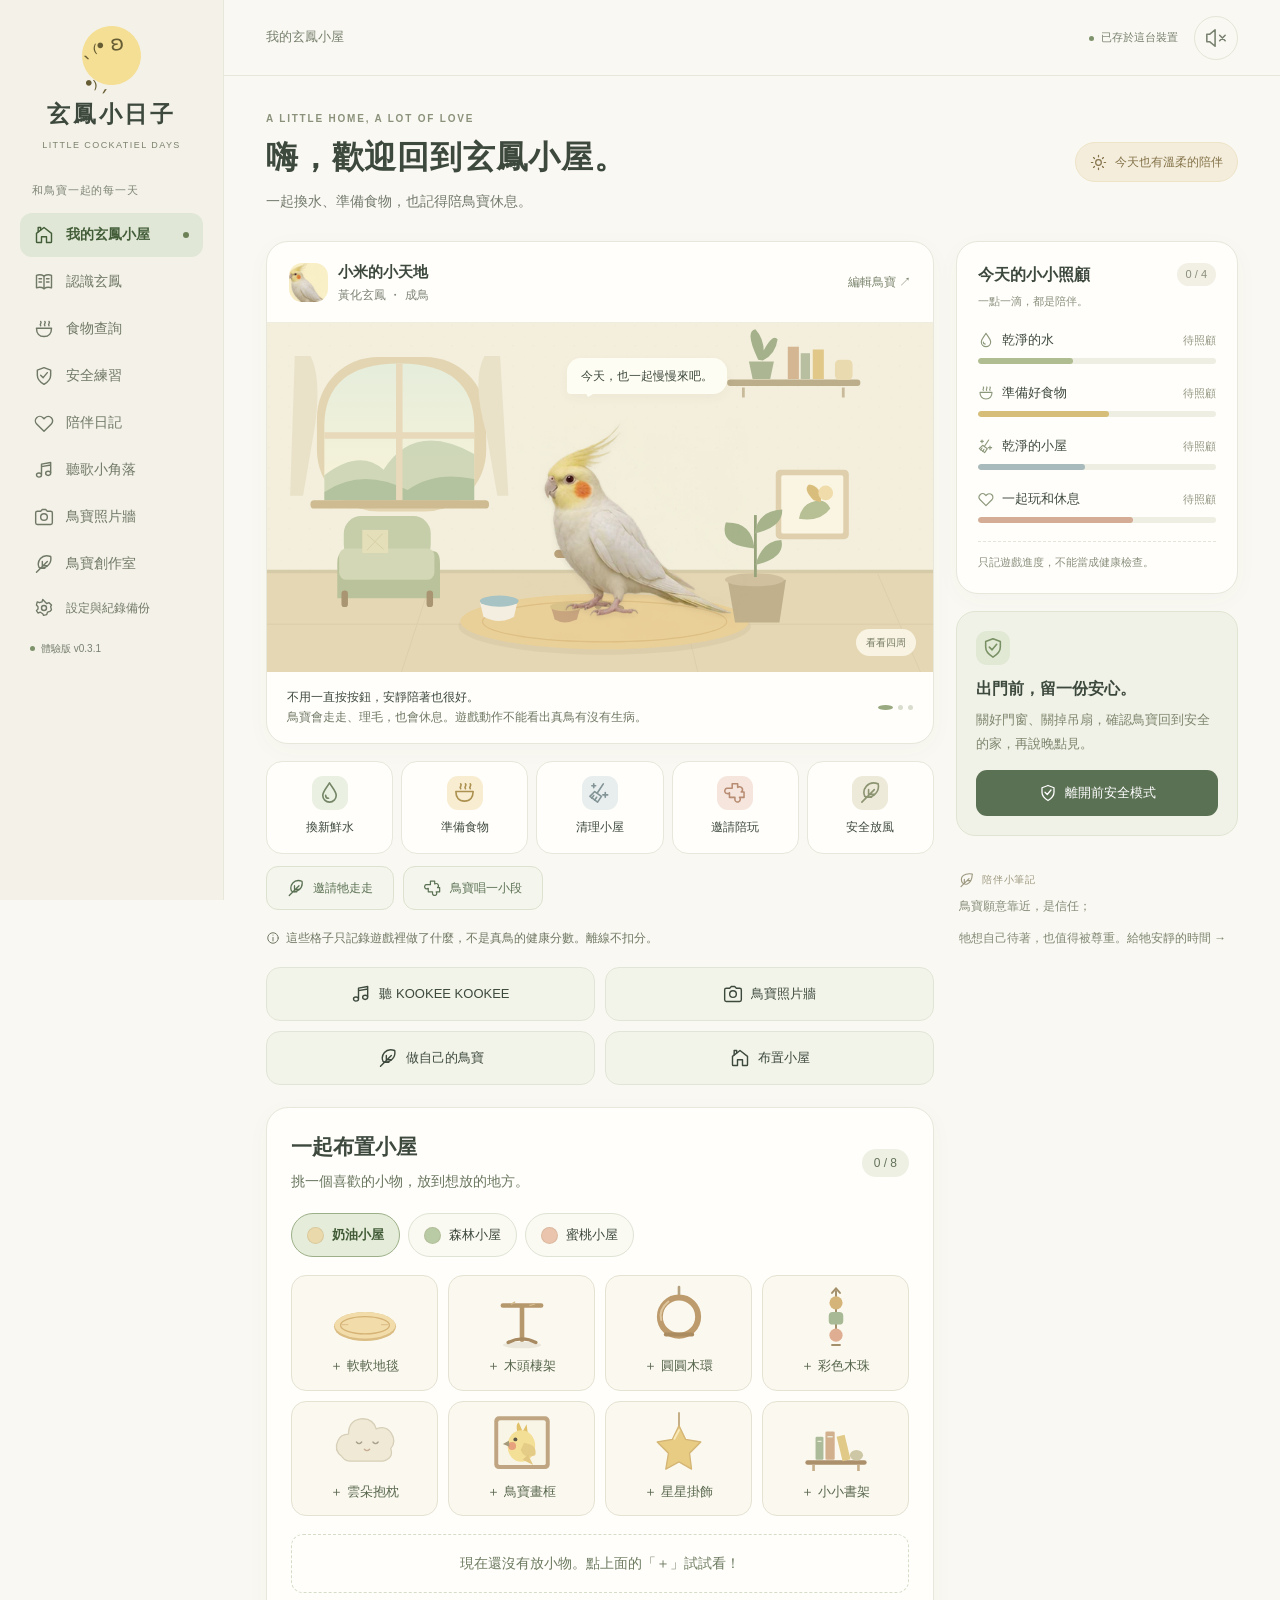
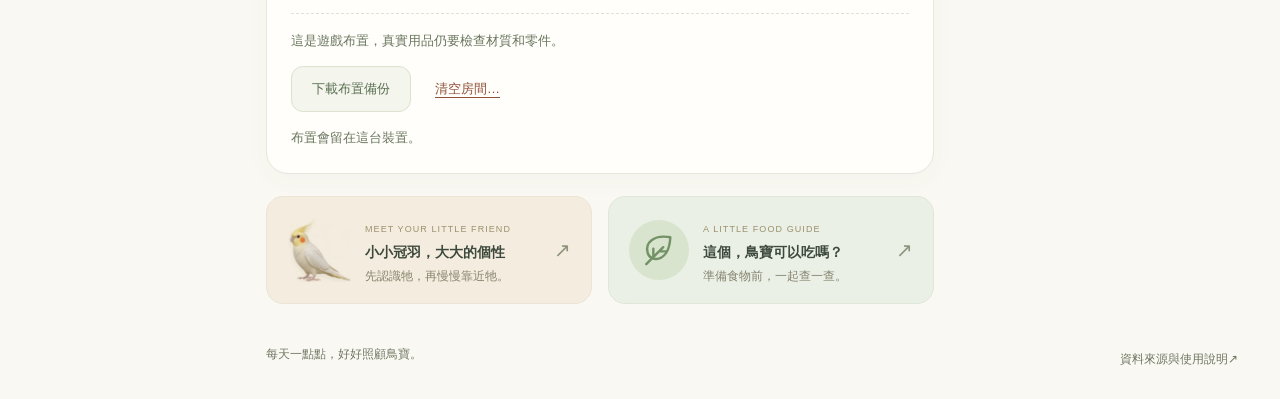
==== index.html @ 8586f970 "Add v0.3.1 source, MIT license, and sharing prompts" ====
<!doctype html>
<html lang="zh-Hant-TW">
<head>
<!--
Original project code, documentation, and game artwork are licensed under MIT.
Third-party linked media and user photographs are excluded; see THIRD-PARTY-NOTICES.md in the source.

MIT License

Copyright (c) 2026 rainmeeting3water

Permission is hereby granted, free of charge, to any person obtaining a copy
of this software and associated documentation files (the "Software"), to deal
in the Software without restriction, including without limitation the rights
to use, copy, modify, merge, publish, distribute, sublicense, and/or sell
copies of the Software, and to permit persons to whom the Software is
furnished to do so, subject to the following conditions:

The above copyright notice and this permission notice shall be included in all
copies or substantial portions of the Software.

THE SOFTWARE IS PROVIDED "AS IS", WITHOUT WARRANTY OF ANY KIND, EXPRESS OR
IMPLIED, INCLUDING BUT NOT LIMITED TO THE WARRANTIES OF MERCHANTABILITY,
FITNESS FOR A PARTICULAR PURPOSE AND NONINFRINGEMENT. IN NO EVENT SHALL THE
AUTHORS OR COPYRIGHT HOLDERS BE LIABLE FOR ANY CLAIM, DAMAGES OR OTHER
LIABILITY, WHETHER IN AN ACTION OF CONTRACT, TORT OR OTHERWISE, ARISING FROM,
OUT OF OR IN CONNECTION WITH THE SOFTWARE OR THE USE OR OTHER DEALINGS IN THE
SOFTWARE.
-->
  <meta charset="utf-8">
  <meta name="viewport" content="width=device-width, initial-scale=1">
  <meta name="referrer" content="strict-origin-when-cross-origin">
  <meta name="theme-color" content="#faf7f0">
  <meta name="description" content="陪一隻玄鳳慢慢長大。認識玄鳳、查詢食物，在溫暖的小屋練習負責任的照顧。">
  <meta http-equiv="Content-Security-Policy" content="default-src 'self'; script-src 'self'; style-src 'self' 'unsafe-inline'; img-src 'self' data: blob:; frame-src https://www.youtube-nocookie.com; connect-src 'none'; object-src 'none'; base-uri 'none'; form-action 'none'">
  <title>玄鳳小日子｜一起練習，好好陪伴</title>
  <link rel="icon" href="favicon.svg" type="image/svg+xml">
  <link rel="stylesheet" href="style.css">
  <link rel="stylesheet" href="motion.css">
  <link rel="stylesheet" href="gallery.css">
  <link rel="stylesheet" href="decor.css">
  <script src="core.js" defer></script>
  <script src="content.js" defer></script>
  <script src="art.js" defer></script>
  <script src="motion.js" defer></script>
  <script src="music.js" defer></script>
  <script src="gallery.js" defer></script>
  <script src="decor.js" defer></script>
  <script src="backup.js" defer></script>
  <link rel="stylesheet" href="guides.css">
  <link rel="stylesheet" href="creator.css">
  <script src="guides.js" defer></script>
  <script src="creator.js" defer></script>
  <script src="app.js" defer></script>
</head>
<body>
  <a href="#main" class="skip">跳到主要內容</a>
  <aside class="sidebar" aria-label="主選單">
    <a class="brand" href="#home" aria-label="玄鳳小日子首頁"><span class="brand-bird" aria-hidden="true">ˎ₍• ʚ •₎ˏ</span><strong>玄鳳小日子</strong><span class="brand-en">LITTLE COCKATIEL DAYS</span></a>
    <p class="nav-caption">和鳥寶一起的每一天</p>
    <nav id="nav"></nav>
    <div class="sidebar-note"><span data-icon="feather"></span><p>一起玩，<br>也一起休息。</p><span>慢慢來，我們一起學。</span></div>
    <button class="nav-item settings-trigger" data-action="settings"><span data-icon="settings"></span><span>設定與紀錄備份</span></button>
    <span class="local-label"><i></i> 體驗版 v0.3.1</span>
  </aside>
  <div class="app-shell">
    <header class="topbar"><span id="breadcrumb">我的玄鳳小屋</span><div class="top-tools"><span class="save-status" id="save-status" role="status">紀錄留在這台裝置</span><button class="icon-button" id="sound-toggle" data-action="sound" aria-label="開啟互動音效" aria-pressed="false"></button><button class="icon-button mobile-settings" data-action="settings" aria-label="設定與紀錄備份"><span data-icon="settings"></span></button></div></header>
    <main id="main" tabindex="-1"></main>
    <footer class="footer"><span>每天一點點，好好照顧鳥寶。</span><a href="#sources">資料來源與使用說明 <span aria-hidden="true">↗</span></a></footer>
  </div>
  <dialog id="dialog" aria-labelledby="dialog-title"><div id="dialog-content"></div></dialog>
  <div id="toast" class="toast" role="status" aria-live="polite"></div>
  <input id="import-file" type="file" accept="application/json,.json" hidden>
  <noscript><p class="noscript">請啟用 JavaScript，才能使用互動小屋與本機存檔。</p></noscript>
</body>
</html>
---- style.css ----
@font-face{font-family:"Cottage TC";src:local("Noto Sans TC");font-style:normal;font-weight:100 900;font-display:swap}
:root{--paper:#faf8f2;--white:#fffefa;--ink:#3e493e;--muted:#737b6e;--green:#5b7154;--green-dark:#43573e;--sage:#eaf0e2;--yellow:#f1d987;--line:#e7e7db;--peach:#f6e7da;--danger:#9b4e39;--radius:22px;--shadow:0 6px 24px #4b503808}
*{box-sizing:border-box}body{margin:0;background:var(--paper);color:var(--ink);font:15px/1.7 "Cottage TC","Noto Sans TC","Microsoft JhengHei",sans-serif}button,input,select{font:inherit}button,a,input,select{-webkit-tap-highlight-color:transparent}button{cursor:pointer}a{color:inherit;text-decoration:none}button{color:inherit}svg{display:block}button svg,.inline-icon svg{width:22px;height:22px;flex:none}button:disabled{cursor:default;opacity:.55}button:focus-visible,a:focus-visible,input:focus-visible,select:focus-visible,summary:focus-visible{outline:3px solid #ac7936;outline-offset:4px}button{touch-action:manipulation}p{margin:0 0 12px}h1,h2,h3{line-height:1.45;margin:0}h1{font-size:32px;letter-spacing:.025em;font-weight:750}h2{font-size:21px;font-weight:700}h3{font-size:17px;font-weight:700}small{font-size:12px}.skip{position:fixed;top:-100px;left:20px;padding:12px;background:var(--green-dark);color:white;z-index:99}.skip:focus{top:12px}.sidebar{width:224px;position:fixed;inset:0 auto 0 0;background:#f3f1e8;border-right:1px solid var(--line);padding:38px 20px 24px;display:flex;flex-direction:column;z-index:10}.brand{display:flex;flex-direction:column;align-items:center}.brand-bird{background:#f5df94;width:59px;height:59px;border-radius:50%;display:grid;place-items:center;font-size:21px;color:#675d34;transform:rotate(-7deg);margin-bottom:10px}.brand strong{font-size:23px;letter-spacing:.12em}.brand-en{font:9px/2.5 sans-serif;letter-spacing:.16em;color:#7d826c}.nav-caption{font-size:11px;letter-spacing:.08em;color:#7f8576;margin:44px 12px 14px}nav{display:grid;gap:7px}.nav-item{display:flex;align-items:center;gap:12px;width:100%;min-height:48px;border:0;background:transparent;border-radius:12px;text-align:left;padding:11px 14px;font-size:14px;color:#707866}.nav-item svg{width:20px;height:20px}.nav-item:hover{background:#eaece0}.nav-item.active{background:#e0e7d6;color:#425d38;font-weight:700}.nav-item.active:after{content:"";width:6px;height:6px;background:#6d8156;border-radius:50%;margin-left:auto}.sidebar-note{margin:auto 0 34px;padding:26px 16px 20px;border-top:1px solid #dedfcf;color:#7d826c;text-align:center}.sidebar-note>span:first-child svg{width:30px;height:30px;margin:0 auto 12px;color:#a5ad8c}.sidebar-note p{font-size:16px;line-height:1.9;margin-bottom:10px}.sidebar-note>span:last-child{font-size:11px}.settings-trigger{font-size:12px;padding:10px}.local-label{font-size:10px;color:#7a8171;padding:10px;display:flex;align-items:center;gap:6px}.local-label i{height:5px;width:5px;background:#7e936b;border-radius:50%}.app-shell{margin-left:224px}.topbar{height:76px;display:flex;align-items:center;justify-content:space-between;border-bottom:1px solid var(--line);padding:0 42px;color:#77816f;font-size:13px;gap:12px}.top-tools{display:flex;align-items:center;gap:16px}.save-status{font-size:11px}.save-status:before{content:"";display:inline-block;width:5px;height:5px;border-radius:50%;background:#7e936b;margin-right:7px}.icon-button{display:grid;place-items:center;width:42px;height:42px;background:transparent;border:1px solid #e4e5d8;border-radius:50%}.icon-button:hover{background:var(--sage)}.mobile-settings{display:none}main{max-width:1400px;margin:0 auto;padding:34px 42px 20px;outline:none}.page-heading{display:flex;justify-content:space-between;align-items:center;gap:20px;margin-bottom:27px}.eyebrow{font-size:10px;letter-spacing:.18em;color:#8a927b;font-weight:650;margin-bottom:7px}.page-heading p{color:var(--muted);font-size:14px;margin:10px 0 0}.heading-side{display:flex;align-items:center;gap:8px;background:#f4eddb;border:1px solid #eee4c8;padding:9px 14px;border-radius:25px;font-size:12px;white-space:nowrap;color:#84734a}.heading-side svg{width:17px;height:17px}.home-layout{display:grid;grid-template-columns:minmax(0,1fr) 282px;gap:22px;align-items:start}.room-card,.card{border:1px solid var(--line);border-radius:var(--radius);background:var(--white);box-shadow:var(--shadow)}.room-header{display:flex;justify-content:space-between;align-items:center;padding:17px 22px;gap:10px}.room-title{display:flex;gap:10px;align-items:center}.mini-avatar{width:39px;height:39px;border-radius:13px;background:#faf0c8;overflow:hidden;position:relative}.mini-avatar .bird-art{position:absolute;width:52px;height:62px;top:-10px;left:-5px}.room-title strong{font-size:15px}.room-title p{font-size:10px;color:#7f8477;margin:0}.text-button{background:transparent;border:0;color:#7b856e;font-size:11px;padding:9px 0;min-height:36px}.room-scene{height:350px;position:relative;overflow:hidden;background:#f4f0db;isolation:isolate;border-top:1px solid #efeddf}.room-scene .wall-art{width:100%;height:100%;position:absolute;inset:0}.scene-bird{position:absolute;width:180px;height:216px;left:48%;bottom:45px;transform:translateX(-50%);z-index:2;filter:drop-shadow(0 8px 3px #8a794a0d)}.bird-art{height:100%;width:100%;overflow:visible}.scene-shadow{position:absolute;width:130px;height:20px;border-radius:50%;background:#bcad7a33;bottom:42px;left:48%;transform:translateX(-50%)}.speech{position:absolute;top:35px;left:45%;border-radius:14px 14px 14px 4px;padding:8px 14px;background:#fffef5eF;box-shadow:0 4px 12px #5350320a;font-size:12px;z-index:3;max-width:50%}.speech:after{content:"";position:absolute;bottom:-7px;left:17px;border:4px solid transparent;border-top-color:#fffef5;transform:rotate(15deg)}.scene-tag{position:absolute;top:16px;left:18px;display:flex;align-items:center;gap:6px;font-size:10px;color:#7d8269;background:#ffffff9e;border:1px solid #ffffffaa;border-radius:20px;padding:4px 9px}.scene-tag svg{width:13px;height:13px}.scene-mood{position:absolute;right:17px;bottom:16px;background:#fffef3bd;padding:5px 10px;border-radius:16px;font-size:10px;color:#777c66}.room-scene.outside{background:#e6ebd9}.room-scene.missing .scene-bird,.room-scene.missing .scene-shadow{display:none}.room-caption{padding:15px 20px;display:flex;justify-content:space-between;gap:10px;align-items:center;font-size:12px}.room-caption p{margin:0;color:#7c8370;font-size:11px}.room-caption strong{font-weight:500}.room-caption .dots{display:flex;gap:5px}.dots i{width:5px;height:5px;border-radius:50%;background:#d9ddcd}.dots i:first-child{width:15px;background:#9aaa80}.care-actions{display:grid;grid-template-columns:repeat(5,1fr);gap:8px;margin:17px 0 12px}.care-action{border:1px solid var(--line);background:#fffefa;border-radius:16px;padding:14px 4px 11px;min-height:93px;display:flex;flex-direction:column;align-items:center;gap:7px;font-size:12px;transition:transform .15s,background .15s}.care-action:hover{transform:translateY(-3px);background:#f0f2e7}.care-action .action-icon{width:36px;height:34px;border-radius:11px;display:grid;place-items:center;background:#eaf0e2;color:#758667}.care-action:nth-child(2) .action-icon{background:#f8edd0;color:#ac9150}.care-action:nth-child(3) .action-icon{background:#e8edee;color:#829496}.care-action:nth-child(4) .action-icon{background:#f5e5dc;color:#b88c72}.care-action:nth-child(5) .action-icon{background:#edeada;color:#8c9471}.care-action svg{width:23px;height:23px}.microcopy{font-size:11px;color:#888e7e;display:flex;gap:6px;align-items:flex-start;margin:0 0 19px}.microcopy svg{width:14px;height:14px;margin-top:3px;flex:none}.right-column{display:grid;gap:17px}.daily-card{padding:21px}.card-heading{display:flex;align-items:center;justify-content:space-between;margin-bottom:6px}.card-heading h2{font-size:16px}.count-badge{font-size:11px;background:#f2f0e5;border-radius:20px;padding:2px 9px;color:#8a8e79}.subtle{color:var(--muted);font-size:12px}.daily-card>p{font-size:11px;color:#8b907e}.meter-row{margin-top:18px}.meter-label{display:flex;align-items:center;gap:8px;font-size:12px;margin-bottom:7px}.meter-label svg{width:16px;height:16px;color:#8c987b}.meter-label span:last-child{margin-left:auto;font-size:10px;color:#929681}.meter{height:6px;border-radius:5px;background:#eeeee2;overflow:hidden}.meter>span{display:block;height:100%;border-radius:5px;background:#afbd91;transition:width .4s}.meter-row:nth-of-type(3) .meter>span{background:#d6bd78}.meter-row:nth-of-type(4) .meter>span{background:#a8babb}.meter-row:nth-of-type(5) .meter>span{background:#d5ad97}.simulation-label{font-size:10px;color:#919583;margin:18px 0 0!important;border-top:1px dashed #e4e5d9;padding-top:11px}.safety-card{padding:19px;background:#f0f2e7;border:1px solid #e0e5d3;border-radius:19px}.safety-card .inline-icon{width:34px;height:34px;display:grid;place-items:center;background:#e1e8d4;border-radius:11px;margin-bottom:12px;color:#789063}.safety-card h2{font-size:16px}.safety-card p{font-size:12px;color:#7d856d;margin:8px 0 15px;line-height:1.8}.btn{display:inline-flex;gap:8px;align-items:center;justify-content:center;min-height:46px;padding:10px 20px;border-radius:12px;background:var(--green);color:#fff;border:1px solid transparent;font-size:13px;font-weight:550}.btn:hover{background:var(--green-dark)}.btn.secondary{color:var(--green);background:#f4f5ec;border-color:#dce2cf}.btn.secondary:hover{background:#e8eedc}.btn.danger{background:#a25a44}.btn.wide{width:100%}.btn svg{width:18px;height:18px}.safety-card .btn{border-radius:11px}.little-tip{padding:18px 3px;font-size:12px;color:#838b77}.little-tip .tip-top{font-size:10px;letter-spacing:.08em;display:flex;gap:7px;align-items:center;margin-bottom:8px;color:#9a977e}.little-tip svg{width:16px;height:16px}.discover-row{margin-top:16px;display:grid;grid-template-columns:1fr 1fr;gap:16px}.discovery{display:flex;align-items:center;gap:14px;background:#f4eddf;border:1px solid #ece4d4;border-radius:17px;padding:17px 20px;min-height:104px}.discovery.green{background:#eaf0e6;border-color:#dfe7d8}.discover-art{width:64px;height:64px;flex:none;position:relative;overflow:hidden}.discover-art .bird-art{width:67px;height:80px;position:absolute;top:-8px}.discovery h3{font-size:14px;margin:3px 0}.discovery p{font-size:11px;color:#86836e;margin:0}.discovery .tag{font-size:9px;letter-spacing:.12em;color:#9c906c}.discovery .go{margin-left:auto;font-size:20px;color:#8e947c}.food-illustration{width:60px;height:60px;display:grid;place-items:center;background:#d8e4ce;border-radius:50%;color:#739366}.food-illustration svg{width:34px;height:34px}.footer{max-width:1400px;margin:0 auto;padding:20px 42px 25px;display:flex;justify-content:space-between;gap:15px;color:#929784;font-size:10px}.footer a:hover{text-decoration:underline}.section-intro{max-width:750px;color:#7c8474;font-size:14px;margin-bottom:24px}.content-grid{display:grid;grid-template-columns:repeat(3,1fr);gap:18px}.content-grid.two{grid-template-columns:repeat(2,1fr)}.info-card{padding:24px}.info-card .inline-icon{display:inline-flex;margin-bottom:15px;color:#899b72;background:#eff2e6;padding:11px;border-radius:13px}.info-card p{color:#777f70;font-size:13px;margin-top:10px}.info-card ul{padding-left:20px;color:#727b6a;font-size:13px}.info-card li{margin:7px 0}.source-links{display:flex;gap:8px;flex-wrap:wrap;font-size:11px;margin-top:12px}.source-links a{color:#6d835e;text-decoration:underline;text-underline-offset:3px}.notice{padding:17px 20px;border-radius:14px;font-size:13px;background:#f5eddb;color:#83734c;margin:18px 0;display:flex;gap:12px;align-items:flex-start}.notice svg{width:21px;height:21px;flex:none;margin-top:2px}.notice p{margin:0}.notice.urgent{background:#f7e9e2;color:#914b37;border:1px solid #efd5c8}.notice.success{background:#edf3e3;color:#5c744b}.search-box{display:flex;align-items:center;gap:12px;padding:8px 17px;background:white;border:1px solid #dfe4d5;border-radius:15px;max-width:660px;margin:20px 0}.search-box input{width:100%;min-height:40px;border:0;background:transparent;color:var(--ink);outline-offset:7px}.search-box svg{height:20px;width:20px;color:#9aab89}.filters{display:flex;gap:8px;flex-wrap:wrap;margin:18px 0 22px}.filter{border:1px solid #dfe4d5;min-height:44px;padding:8px 17px;border-radius:25px;background:transparent;font-size:12px}.filter.active{background:var(--green);color:white;border-color:var(--green)}.food-result{padding:20px;border-radius:18px;background:#fffefa;border:1px solid var(--line)}.food-result>div:first-child{display:flex;align-items:center;justify-content:space-between;gap:8px;margin-bottom:12px}.food-result h2{font-size:17px}.food-result p{font-size:13px;line-height:1.9;color:#747d6c}.pill{font-size:10px;white-space:nowrap;border-radius:20px;padding:3px 9px;background:#edf2e2;color:#648052}.pill.avoid{background:#f7e5de;color:#9c5c43}.pill.unknown{background:#eeece7;color:#837b70}.result-count{font-size:12px;color:#919680;margin:0 0 13px}.empty{padding:38px;text-align:center;border:1px dashed #d8decc;border-radius:20px;color:#818a74}.color-card{text-align:center;overflow:hidden}.color-card .color-bird{height:190px;background:#f5f0dd;padding:10px}.color-card:nth-child(2) .color-bird{background:#e6ebe3}.color-card:nth-child(3) .color-bird{background:#eee8df}.color-card .info-card{text-align:left}.basics{display:grid;grid-template-columns:repeat(3,1fr);gap:1px;background:#e1e5d6;border:1px solid #e1e5d6;border-radius:18px;overflow:hidden;margin:24px 0}.basic{background:#f2f3e9;padding:22px}.basic h3{font-size:14px}.basic p{font-size:12px;color:#76816c;margin:8px 0 0}.section-title{display:flex;align-items:center;justify-content:space-between;margin:31px 0 18px}.section-title small{color:#8f9580}.hazard-grid{display:grid;grid-template-columns:repeat(2,1fr);gap:13px}.hazard{padding:19px;border:1px solid #e6dfcf;background:#fffdf7;border-radius:17px;display:flex;align-items:flex-start;gap:14px;text-align:left;min-height:120px}.hazard .hazard-icon{padding:10px;background:#f5ead8;color:#ab8b58;border-radius:12px}.hazard.safe .hazard-icon{background:#e7eedb;color:#739061}.hazard.safe{background:#f6f9f0;border-color:#dce7cb}.hazard h3{font-size:15px;margin-bottom:5px}.hazard p{font-size:12px;line-height:1.8;margin:0;color:#858570}.hazard .hazard-check{font-size:11px;color:#967c4f;display:block;margin-top:10px}.hazard.safe .hazard-check{color:#6c8959}.safety-layout{display:grid;grid-template-columns:minmax(0,1fr) 280px;gap:23px;align-items:start}.departure-card{padding:24px;position:sticky;top:20px}.checklist{list-style:none;padding:0;margin:17px 0}.checklist li{font-size:12px;padding:9px 0;display:flex;gap:9px;align-items:center;border-bottom:1px solid #f0f0e5}.checklist svg{width:17px;height:17px;color:#879d6c}.checklist .unready{color:#a78955}.stage-path{display:grid;grid-template-columns:repeat(4,1fr);gap:12px;margin:24px 0}.stage-step{padding:17px 15px;border:1px solid #e3e3d5;background:#f2f1e7;border-radius:15px}.stage-step.current{background:#f4e6d8;border-color:#d8bca3}.stage-step strong{font-size:12px;display:block;margin:7px 0}.stage-step p{font-size:11px;color:#8b8976;margin:0}.stage-num{font:11px sans-serif;letter-spacing:.1em;color:#a79777}.source-card{padding:20px;margin-bottom:12px}.source-card h3{font-size:15px}.source-card a{color:#68805b;text-decoration:underline;font-size:12px;overflow-wrap:anywhere}.source-card p{font-size:11px;color:#8e927e;margin:8px 0 0}.log-row{display:flex;gap:19px;padding:17px 0;border-bottom:1px solid #e9eadf;font-size:13px}.log-row time{color:#939780;font-size:11px;white-space:nowrap;min-width:88px}.journal-card{padding:24px}.journal-top{display:flex;gap:20px;align-items:center}.journal-top .bird-art{width:100px;height:120px}.journal-top p{font-size:12px;color:#818976}.toast{position:fixed;z-index:60;bottom:28px;left:calc(50% + 90px);transform:translate(-50%,20px);background:#475b3f;color:white;padding:12px 23px;border-radius:14px;box-shadow:0 8px 30px #34452d20;opacity:0;pointer-events:none;transition:.2s;max-width:min(600px,90vw);font-size:13px}.toast.show{transform:translate(-50%,0);opacity:1}dialog{border:1px solid #dedfce;background:var(--white);border-radius:24px;color:var(--ink);padding:28px;width:min(520px,calc(100% - 32px));max-height:90dvh;box-shadow:0 30px 100px #38422b30}dialog::backdrop{background:#3c493c60;backdrop-filter:blur(4px)}.dialog-top{display:flex;align-items:center;justify-content:space-between;gap:15px;margin-bottom:16px}.dialog-top h2{font-size:21px}.dialog-top .icon-button{flex:none;width:36px;height:36px}.dialog-body p{font-size:13px;color:#7d856e;margin:12px 0}.dialog-actions{display:flex;gap:10px;flex-wrap:wrap;margin-top:22px}.dialog-actions .btn{flex:1}.field{display:grid;gap:7px;font-size:13px;margin:17px 0}.field input,.field select{padding:11px 13px;border:1px solid #dadfce;border-radius:10px;background:#fffef8;color:var(--ink);width:100%;min-height:45px}.toggle-row{display:flex;align-items:center;justify-content:space-between;gap:16px;font-size:13px;padding:15px 0;border-bottom:1px solid var(--line)}.toggle-row input{width:21px;height:21px;accent-color:var(--green)}.toggle-row small{display:block;color:#8b907e;font-size:11px;margin-top:3px}.settings-buttons{display:grid;grid-template-columns:1fr 1fr;gap:10px;margin:20px 0}.privacy-box{padding:14px;background:#f2f2e8;font-size:11px;color:#818870;border-radius:12px}.modal-list{font-size:13px;color:#7d856f;padding-left:20px;line-height:2}.modal-list label{display:flex;gap:10px;align-items:start}.modal-list input{width:20px;height:20px;accent-color:var(--green);margin-top:8px;flex:none}.vet-choices{display:grid;gap:10px}.vet-choices .btn{text-align:left;justify-content:flex-start;background:#f4f2e7;color:#707c60;border-color:#e1e4d4}.noscript{position:fixed;inset:40% 15%;padding:30px;background:#fff}.outcome-banner{padding:18px 20px;border:1px solid #e8d4bc;border-radius:17px;background:#f5e9d8;margin-bottom:19px;font-size:13px}.outcome-banner strong{display:block;font-size:15px;margin-bottom:6px}.outcome-banner p{font-size:12px;color:#8c7c60;margin:0 0 9px}.safety-card.is-safe{background:#e5edda}.room-scene .bird-head{transform-box:fill-box;transform-origin:50% 80%;animation:head-tilt 13s ease-in-out infinite}.room-scene .bird-eye{transform-box:fill-box;transform-origin:center;animation:blink 6s infinite}.room-scene .bird-wing{transform-box:fill-box;transform-origin:50% 15%;animation:preen 19s ease-in-out infinite}.scene-bird.walking{animation:walk 1.5s ease-in-out}.scene-bird.resting{transform:translateX(-50%) translateY(5px)}.scene-bird.resting .bird-eye{transform:scaleY(.13);animation:none}.reduced-motion *,.reduced-motion *:before,.reduced-motion *:after{animation:none!important;transition:none!important;scroll-behavior:auto!important}@keyframes blink{0%,45%,49%,100%{transform:scaleY(1)}47%{transform:scaleY(.08)}}@keyframes head-tilt{0%,35%,48%,100%{transform:rotate(0)}40%,44%{transform:rotate(-7deg)}}@keyframes preen{0%,70%,83%,100%{transform:rotate(0)}74%,80%{transform:rotate(-7deg)}}@keyframes walk{0%,100%{margin-left:0}30%{margin-left:15px;rotate:3deg}65%{margin-left:30px;rotate:-3deg}}
@media(min-width:1500px){.room-scene{height:410px}.scene-bird{width:205px;height:246px;bottom:48px}.home-layout{grid-template-columns:minmax(0,1fr) 300px}}
@media(max-width:1200px){.sidebar{width:194px;padding-left:14px;padding-right:14px}.app-shell{margin-left:194px}.topbar{padding:0 28px}main{padding:28px}.home-layout{grid-template-columns:minmax(0,1fr) 250px;gap:17px}.room-scene{height:315px}.scene-bird{width:160px;height:192px;bottom:39px}.daily-card{padding:18px}.footer{padding:20px 28px}.brand strong{font-size:21px}.discovery{padding:15px;gap:8px}.discover-art{width:50px}.discovery p{font-size:10px}.content-grid{grid-template-columns:repeat(2,1fr)}.color-grid{grid-template-columns:repeat(3,1fr)}h1{font-size:29px}.heading-side{font-size:11px}}
@media(max-width:1000px){.sidebar{width:80px;padding:28px 10px 15px}.brand strong,.brand-en,.nav-caption,.nav-item>span:last-child,.sidebar-note,.settings-trigger,.local-label{display:none}.brand-bird{width:46px;height:46px;font-size:17px}.nav-item{justify-content:center;padding:12px}.nav-item.active:after{display:none}nav{margin-top:35px;gap:13px}.nav-item svg{width:23px;height:23px}.app-shell{margin-left:80px}.topbar{height:65px}.mobile-settings{display:grid}.top-tools{gap:9px}.home-layout{grid-template-columns:minmax(0,1fr) 230px}.room-scene{height:310px}.room-caption p{max-width:85%;font-size:10px}.discovery{min-height:102px}.discover-art,.food-illustration{width:43px;height:50px}.discover-art .bird-art{width:53px;height:64px}.food-illustration svg{width:28px;height:28px}.heading-side{display:none}.safety-layout{grid-template-columns:minmax(0,1fr) 240px}.hazard-grid{grid-template-columns:1fr}.basics{grid-template-columns:1fr}.basic{padding:17px 22px}.toast{left:calc(50% + 40px)}}
@media(max-width:760px){.home-layout{grid-template-columns:1fr}.right-column{grid-template-columns:1fr 1fr;align-items:start}.little-tip{grid-column:1/-1;padding:0 5px}.room-scene{height:360px}.scene-bird{width:190px;height:228px;bottom:45px}.content-grid.two{grid-template-columns:1fr}.safety-layout{grid-template-columns:1fr}.hazard-grid{grid-template-columns:1fr 1fr}.departure-card{position:static}.stage-path{grid-template-columns:1fr 1fr}.page-heading{margin-bottom:22px}.care-actions{gap:10px}.care-action{font-size:12px}.discover-row{margin-bottom:6px}.color-grid{grid-template-columns:1fr 1fr 1fr}.color-card .info-card{padding:17px}.color-card .color-bird{height:150px}.color-card h2{font-size:16px}.color-card p{font-size:11px}}
@media(max-width:540px){body{font-size:14px}.sidebar{width:auto;height:72px;inset:auto 0 0;background:#faf9f3f5;backdrop-filter:blur(14px);padding:6px 10px max(5px,env(safe-area-inset-bottom));border-right:0;border-top:1px solid var(--line)}.brand{display:none}nav{display:grid;grid-template-columns:repeat(5,1fr);margin:0;gap:1px}.nav-item{min-height:55px;flex-direction:column;gap:3px;padding:5px 2px;border-radius:10px}.nav-item>span:last-child{display:block;font-size:9px;line-height:1.5}.nav-item svg{width:21px;height:21px}.nav-item:nth-child(6){display:none}.app-shell{margin-left:0;padding-bottom:76px}.topbar{height:62px;padding:0 20px;font-size:12px}.save-status{font-size:0}.save-status:before{margin:0}.top-tools{gap:9px}.icon-button{width:35px;height:35px}.icon-button svg{width:18px;height:18px}main{padding:25px 18px 10px}h1{font-size:27px}.page-heading p{font-size:12px;line-height:1.9}.eyebrow{font-size:9px}.home-layout{gap:14px}.room-header{padding:13px 16px}.room-scene{height:320px}.scene-bird{width:170px;height:204px;bottom:42px}.speech{top:37px;font-size:11px;left:42%}.scene-tag{font-size:9px;top:12px;left:12px}.room-caption{padding:12px 15px}.room-caption strong{font-size:11px}.care-actions{gap:6px;margin-top:13px}.care-action{padding:12px 2px 8px;min-height:86px;font-size:11px;border-radius:13px}.care-action .action-icon{width:31px;height:30px}.care-action svg{width:20px;height:20px}.microcopy{font-size:10px}.right-column{gap:12px}.daily-card{padding:17px 14px}.card-heading h2{font-size:14px}.daily-card>p{font-size:10px}.meter-label{font-size:11px;gap:5px}.meter-label span:last-child{font-size:9px}.meter-row{margin-top:13px}.simulation-label{font-size:9px!important}.safety-card{padding:17px 14px}.safety-card h2{font-size:14px}.safety-card p{font-size:11px}.safety-card .btn{font-size:11px;padding:10px 9px}.little-tip{font-size:11px}.discover-row{gap:10px}.discovery{padding:15px 12px;flex-wrap:wrap;gap:4px;align-content:center}.discovery .discover-art{display:none}.food-illustration{display:none}.discovery h3{font-size:12px}.discovery p{font-size:10px}.discovery .tag{font-size:8px}.discovery .go{display:none}.footer{padding:18px 20px;flex-direction:column;gap:6px;font-size:9px}.content-grid,.content-grid.two{grid-template-columns:1fr;gap:13px}.content-grid.color-grid{grid-template-columns:1fr}.color-card{display:grid;grid-template-columns:120px 1fr;align-items:center}.color-card .color-bird{height:100%;min-height:160px;padding:10px 0}.color-card p{font-size:12px}.section-title{margin-top:25px}.section-title h2{font-size:19px}.section-title small{font-size:10px}.hazard-grid{gap:10px}.hazard{padding:15px;display:block}.hazard .hazard-icon{display:inline-flex;padding:8px;margin-bottom:10px}.hazard h3{font-size:13px}.hazard p{font-size:11px}.hazard .hazard-check{font-size:10px}.notice{padding:14px;font-size:12px}.source-card h3{font-size:14px}.source-card a{font-size:11px}.toast{left:50%;bottom:88px;width:max-content;max-width:90vw;font-size:12px}.log-row{gap:12px;font-size:12px}.log-row time{min-width:67px;font-size:10px}.dialog-actions{flex-direction:column}.dialog-actions .btn{width:100%}dialog{padding:23px}.dialog-top h2{font-size:20px}.settings-buttons .btn{padding:10px;font-size:12px}}
.microcopy,.simulation-label,.footer,.source-card p,.result-count,.room-caption p{color:#6f7864;font-size:12px}.room-title p,.text-button,.source-links,.source-card a,.checklist li{font-size:12px}.info-card p,.info-card li,.food-result p,.dialog-body p{font-size:14px}.safety-card p,.hazard p{font-size:13px}.meter-label{font-size:13px}.meter-label span:last-child{font-size:11px}.discovery p{font-size:12px}.footer a{min-height:30px;display:inline-flex;align-items:center}
@media(max-width:540px){.right-column{grid-template-columns:1fr}.safety-card h2,.card-heading h2{font-size:17px}.safety-card .btn{font-size:14px}.daily-card,.safety-card{padding:20px}.daily-card>p,.meter-label,.safety-card p,.care-action{font-size:12px}.room-caption p,.room-title p,.scene-mood,.scene-tag,.text-button,.source-links,.simulation-label,.microcopy,.footer{font-size:11px}.meter-label span:last-child,.count-badge{font-size:11px}.hazard-grid{grid-template-columns:1fr}.hazard{display:flex}.hazard h3{font-size:15px}.hazard p,.hazard .hazard-check,.notice,.privacy-box{font-size:13px}.nav-item>span:last-child{font-size:10px}.color-card p,.discovery p{font-size:12px}.room-caption{align-items:flex-start}.room-caption strong{font-size:12px}.room-caption .dots{display:none}.scene-tag{max-width:45%}.speech{font-size:12px;max-width:54%}.little-tip{font-size:13px}.little-tip .tip-top{font-size:11px}.log-row{font-size:13px}.log-row time{font-size:11px}.source-card p,.source-card a{font-size:12px}}
.icon-button,.dialog-top .icon-button{min-width:44px;min-height:44px}.text-button{min-height:44px}input[type="search"],input[type="text"],.field input,.field select{font-size:16px;min-height:44px}
@media(prefers-reduced-motion:reduce){*,*:before,*:after{animation:none!important;transition:none!important;scroll-behavior:auto!important}}
---- motion.css ----
.real-bird{display:block;width:100%;height:100%;background-repeat:no-repeat;background-size:400% 400%;background-position:0 0;transform-origin:50% 50%;filter:drop-shadow(0 3px 2px #6c614c16)}
.room-scene .scene-bird{width:232px;height:232px;left:50%;top:84%;bottom:auto;transform:translate(-50%,-89%);filter:none;pointer-events:none;transition:none;z-index:3;animation:none}
.scene-bird .real-bird{will-change:background-position}.room-scene .scene-bird.is-flying{z-index:4;width:200px;height:200px}.room-scene.missing .scene-bird{display:none}.scene-shadow{display:none}
.mini-avatar .real-bird{width:59px;height:59px;position:absolute;left:-7px;top:-7px}.color-bird .real-bird{width:190px;height:190px;margin:0 auto}.discover-art .real-bird{width:76px;height:76px;position:absolute;top:-5px;left:-6px}.journal-top>.real-bird{width:120px;height:120px;flex:none}
.room-scene{touch-action:pan-y}.room-help{display:flex;gap:9px;flex-wrap:wrap;margin:8px 0 18px}.room-help .btn{min-height:44px;font-size:12px}.animation-note{font-size:12px;color:#707b66}.animation-downloads{display:flex;gap:12px;flex-wrap:wrap;margin:13px 0}.animation-downloads a{min-height:44px;display:inline-flex;align-items:center;text-decoration:underline;color:#587348;font-size:13px}
.music-links a.btn{color:white;text-decoration:none}
.music-grid{display:grid;grid-template-columns:1fr 1fr;gap:20px}.music-card{overflow:hidden}.music-cover{background:linear-gradient(130deg,#f4e6ab,#e3e9ce);min-height:200px;display:flex;align-items:center;justify-content:center;gap:20px;padding:25px}.music-cover .real-bird{width:165px;height:165px;flex:none}.music-cover strong{font-size:25px;line-height:1.5;color:#61704a;letter-spacing:.02em}.music-cover small{display:block;font-size:12px;letter-spacing:.12em;margin-top:9px}.music-card .info-card{padding:23px}.music-card p{font-size:14px;color:#737d68}.music-links{display:flex;align-items:center;gap:12px;flex-wrap:wrap;margin:15px 0}.music-links a{font-size:13px;text-decoration:underline;color:#587348;min-height:44px;display:inline-flex;align-items:center}.video-wrap{width:100%;aspect-ratio:16/9;background:#252d24;display:grid;place-items:center}.video-wrap iframe{width:100%;height:100%;border:0}.music-note{font-size:12px}.music-tips{padding-left:20px;line-height:2.1;font-size:15px}.quick-nav{display:grid;grid-template-columns:repeat(3,1fr);gap:10px;margin:18px 0}.quick-nav a{display:flex;align-items:center;justify-content:center;gap:8px;min-height:54px;border:1px solid #e1e5d7;border-radius:14px;background:#f2f4e9;font-size:13px}.quick-nav svg{width:20px;height:20px}.home-new-tag{font-size:10px;color:#71855c;background:#e4ecd7;padding:2px 7px;border-radius:20px}.motion-settings-note{font-size:12px;color:#707b66}
@media(max-width:1000px){.sidebar nav{gap:5px}.sidebar .nav-item{min-height:43px}.sidebar-note{display:none}.music-grid{grid-template-columns:1fr}.music-cover{min-height:190px}}
@media(max-width:540px){.room-scene .scene-bird.is-flying{width:160px;height:160px}}
@media(max-width:360px){h1{font-size:24px;letter-spacing:0}}
@media(max-width:360px){.music-cover{gap:10px;padding:16px}.music-cover .real-bird{width:100px;height:120px}.music-cover strong{font-size:21px}}
@media(max-width:540px){.room-scene .scene-bird{width:195px;height:195px}.color-bird .real-bird{width:130px;height:160px}.quick-nav{grid-template-columns:1fr 1fr 1fr;gap:7px}.quick-nav a{font-size:12px;gap:5px;flex-direction:column;min-height:71px}.music-cover .real-bird{width:130px;height:150px}.music-cover strong{font-size:24px}.music-card .info-card{padding:20px}.music-links .btn{width:100%}.room-help{gap:7px}.room-help .btn{flex:1;padding:9px;font-size:12px}.sidebar .nav-item{min-height:55px}.sidebar .nav-item:nth-child(n+6){display:none}.sidebar nav{gap:1px}.mini-avatar .real-bird{width:59px;height:59px}}

/* Four home shortcuts stay reachable on touch screens. */
.quick-nav{grid-template-columns:repeat(2,minmax(0,1fr))}.basic summary{font-weight:700;cursor:pointer;min-height:44px}.color-card summary{cursor:pointer;min-height:44px}.video-help{padding:18px}.video-help p{font-size:13px}
@media(min-width:541px){.sidebar{padding-top:26px}.nav-caption{margin-top:24px}.sidebar nav{gap:3px}.sidebar-note{display:none}.sidebar .nav-item{min-height:44px;padding:9px 14px}}

.video-wrap{min-height:200px}.video-wrap iframe{min-height:200px}.cg-food-visual+div{margin-bottom:10px}
---- gallery.css ----
.gallery-page{max-width:1200px;margin:0 auto}.gallery-count{white-space:nowrap;padding:8px 15px;background:#e9efdf;border-radius:30px;color:#58704c;font-size:13px}.gallery-privacy{display:flex;gap:12px;align-items:flex-start;background:#eef3e7;border:1px solid #dce7d0;border-radius:17px;padding:17px 20px;color:#5e7250;font-size:14px;margin:20px 0}.gallery-privacy>svg{width:23px;height:23px;flex:none;margin-top:3px}.gallery-privacy p{margin:0}.gallery-toolbar{display:flex;align-items:center;justify-content:space-between;flex-wrap:wrap;gap:12px;margin:23px 0 12px}.gallery-toolbar>div{display:flex;align-items:center;flex-wrap:wrap;gap:9px}.gallery-small-button{display:inline-flex;align-items:center;justify-content:center;gap:6px;min-height:44px;min-width:44px;padding:8px 11px;border:1px solid #dedfce;border-radius:11px;background:#fffdf6;color:#617153;font-size:12px}.gallery-small-button svg{width:18px;height:18px}.gallery-small-button:hover{background:#edf2e5}.gallery-remove{color:#98614c}.gallery-status{min-height:26px;font-size:13px;color:#6d7d5d;margin:8px 0 19px}.gallery-status.error,.gallery-dialog-status{color:#99513c}.gallery-grid{display:grid;grid-template-columns:repeat(3,minmax(0,1fr));gap:22px}.gallery-card{background:#fffefa;border:1px solid #e5e5d5;border-radius:20px;padding:15px;min-width:0;box-shadow:0 7px 22px #3e493e08}.gallery-frame,.gallery-draft{position:relative;isolation:isolate;padding:21px 21px 17px;background:#f4e3b9;border-radius:18px;overflow:hidden;box-shadow:0 4px 8px #4b493216;min-width:0}.gallery-image-wrap{position:relative;aspect-ratio:1;background:#fffefa;overflow:hidden;border-radius:12px}.gallery-image-wrap img{width:100%;height:100%;display:block;object-fit:contain}.gallery-photo-label{text-align:center;margin-top:14px;line-height:1.6;overflow-wrap:anywhere;font-size:15px;font-weight:600;color:#675c42;position:relative;z-index:2}.gallery-frame-decoration{position:absolute;inset:0;pointer-events:none}.frame-polaroid{background:#fffefa;border:1px solid #ece9df;border-radius:3px;padding:17px 17px 35px;box-shadow:2px 5px 10px #4b49321c;transform:rotate(-1deg)}.frame-polaroid .gallery-image-wrap{border-radius:1px}.frame-polaroid .gallery-photo-label{color:#52614a;margin-top:22px}.frame-wood{background:repeating-linear-gradient(90deg,#b68e65 0,#b68e65 4px,#b08960 7px,#b68e65 15px);border:5px solid #9d744e;box-shadow:inset 0 0 0 3px #c5a276,0 5px 10px #4b493221;border-radius:7px;padding:20px}.frame-wood .gallery-image-wrap{border-radius:3px}.frame-wood .gallery-photo-label{color:#fff9ed;text-shadow:0 1px #6b492f;font-weight:600}.frame-garden{background:#e1ebd5;border:1px solid #cbdcb7;padding:22px;border-radius:22px}.frame-garden .gallery-photo-label{color:#4a6340}.frame-garden .gallery-frame-decoration:before,.frame-garden .gallery-frame-decoration:after{position:absolute;content:"✿";font-size:39px;line-height:1;color:#c5876d;text-shadow:0 0 0 #e5b294}.frame-garden .gallery-frame-decoration:before{top:0;left:1px;transform:rotate(-20deg)}.frame-garden .gallery-frame-decoration:after{bottom:4px;right:3px;transform:rotate(20deg)}.frame-night{background:#283b53;border:2px solid #3f566d;padding:22px;border-radius:20px}.frame-night .gallery-photo-label{color:#fff1c7}.frame-night .gallery-frame-decoration:before{content:"✦";position:absolute;top:3px;right:4px;font-size:30px;color:#f5df9f}.frame-night .gallery-frame-decoration:after{content:"· ✧ ·";position:absolute;bottom:0;left:12px;font-size:26px;color:#e8d59c}.gallery-card-actions{display:flex;flex-wrap:wrap;gap:7px;align-items:center;margin-top:18px}.gallery-card-actions .btn{padding:9px 12px;font-size:12px;flex:1}.gallery-card-actions .btn svg{width:17px;height:17px}.gallery-notes{padding:23px 26px;background:#f1efe4;border:1px solid #e6e2d4;border-radius:18px;margin-top:30px}.gallery-notes h2{font-size:18px;margin-bottom:11px}.gallery-notes p{font-size:13px;color:#6f7865;line-height:1.9}.gallery-notes p:last-child{margin-bottom:0}.gallery-empty{grid-column:1/-1;text-align:center;padding:45px 20px 48px;border:1px dashed #d9dfca;border-radius:22px;background:#f6f7ee}.gallery-empty h2{font-size:21px;margin:18px 0 12px}.gallery-empty p{font-size:14px;line-height:1.9;color:#758168}.gallery-empty .btn{margin-top:10px}.gallery-empty-papers{height:95px;position:relative;max-width:240px;margin:0 auto}.gallery-empty-papers span{position:absolute;display:grid;place-items:center;width:73px;height:84px;background:#fffdf4;border:8px solid #f1dfac;border-bottom-width:19px;border-radius:8px;color:#c3a665;box-shadow:0 3px 10px #72734b12;left:16px;top:3px;transform:rotate(-12deg);font-size:28px}.gallery-empty-papers span:nth-child(2){left:80px;top:-5px;transform:rotate(3deg);border-color:#dae5c9;color:#829b67}.gallery-empty-papers span:nth-child(3){left:144px;top:5px;transform:rotate(13deg);border-color:#e9d5c4;color:#b38d6c}.gallery-dialog{width:min(610px,calc(100% - 28px));padding:26px}.gallery-dialog-heading{display:flex;align-items:center;justify-content:space-between;gap:14px;margin-bottom:16px}.gallery-dialog-heading h2{font-size:21px}.gallery-dialog-heading .icon-button{flex:none}.gallery-dialog p{font-size:14px;line-height:1.85}.gallery-dialog-actions{display:flex;gap:10px;margin:22px 0 3px}.gallery-dialog-actions .btn{flex:1}.gallery-draft{max-width:260px;margin:0 auto 22px}.gallery-draft .gallery-photo-label{font-size:15px}.gallery-frame-options{border:0;margin:20px 0;padding:0;display:grid;grid-template-columns:repeat(5,minmax(0,1fr));gap:8px}.gallery-frame-options legend{font-size:14px;font-weight:600;margin-bottom:12px}.gallery-frame-choice{border:1px solid #dce3cf;border-radius:12px;display:flex;flex-direction:column;align-items:center;padding:9px 4px;gap:6px;font-size:11px;cursor:pointer;text-align:center;position:relative}.gallery-frame-choice:has(input:checked){background:#eef4e4;border:2px solid #80976b;padding:8px 3px}.gallery-frame-choice input{width:18px;height:18px;accent-color:#657e53;margin:0}.gallery-frame-swatch{width:37px;height:39px;padding:0!important;border-width:4px!important;display:grid;place-items:center;font-size:16px;line-height:1;transform:none}.gallery-frame-swatch.frame-wood{color:#fff9e6}.gallery-frame-swatch.frame-night{color:#f5df9f}.gallery-help{color:#6c795f;font-size:12px!important;margin:15px 0 18px}.gallery-dialog-status{font-size:13px;margin:13px 0 0;min-height:20px}.gallery-editor .field{font-size:14px}.gallery-page button:focus-visible,.gallery-dialog button:focus-visible,.gallery-dialog input:focus-visible{outline:3px solid #9f7138;outline-offset:3px}
.gallery-export-preview{display:block;width:100%;max-height:55vh;object-fit:contain;border-radius:12px;background:#f2efe5}.gallery-dialog-actions a.btn{color:#fff;text-decoration:none;min-height:46px}
@media(max-width:540px){.gallery-page .page-heading{display:block}.gallery-count{display:inline-block;margin-top:12px}}
@media(max-width:360px){.gallery-page h1{font-size:23px;letter-spacing:0}}
@media(max-width:1150px){.gallery-grid{grid-template-columns:repeat(2,minmax(0,1fr))}}
@media(max-width:620px){.gallery-grid{grid-template-columns:1fr;gap:19px}.gallery-toolbar{align-items:stretch}.gallery-toolbar>button{width:100%}.gallery-toolbar>div{width:100%;display:grid;grid-template-columns:1fr 1fr}.gallery-toolbar>div>.gallery-small-button{grid-column:1/-1}.gallery-count{font-size:12px;padding:7px 11px}.gallery-page .page-heading{align-items:flex-start}.gallery-page h1{font-size:25px}.gallery-privacy{font-size:13px;padding:15px}.gallery-card{padding:16px}.gallery-card-actions .btn{font-size:13px}.gallery-small-button{font-size:13px}.gallery-notes{padding:20px}.gallery-notes p{font-size:13px}.gallery-frame-options{grid-template-columns:repeat(3,minmax(0,1fr))}.gallery-frame-choice{font-size:12px;min-height:98px}.gallery-dialog{padding:22px 18px}.gallery-dialog-heading h2{font-size:19px}.gallery-dialog-actions{flex-direction:column}.gallery-empty{padding:35px 15px}.gallery-empty h2{font-size:19px}.gallery-frame,.gallery-draft{padding:21px}.frame-polaroid{padding-bottom:31px}.gallery-draft{max-width:230px}}
---- decor.css ----
/* Original room decorations; typography inherits the site's existing TC font. */
.decor-layer{position:absolute;inset:0;z-index:1;pointer-events:none;overflow:hidden}.decor-layer:before{content:"";position:absolute;inset:0;pointer-events:none;mix-blend-mode:multiply;opacity:.27}.decor-theme-sage:before{background:#bfd6b2}.decor-theme-peach:before{background:#efccb4}.decor-item{position:absolute;display:block;aspect-ratio:1;transform:translate(-50%,-50%);border:2px solid transparent;border-radius:12px;padding:0;background:transparent;pointer-events:auto;min-width:44px;min-height:44px;touch-action:none;cursor:grab;line-height:0}.decor-item svg{width:100%;height:100%;pointer-events:none;filter:drop-shadow(0 3px 2px #57452c12)}.decor-item:hover,.decor-item.is-selected{border-color:#8a9c719e;background:#fffef412}.decor-item:active{cursor:grabbing}.decor-item:focus-visible{outline:3px solid #997036;outline-offset:3px}.decor-panel{padding:24px;margin:22px 0}.decor-title-row{display:flex;align-items:center;justify-content:space-between;gap:15px}.decor-title-row h2{font-size:21px}.decor-title-row p{font-size:14px;color:#69765f;margin:7px 0 0}.decor-count{font-size:12px;border-radius:20px;background:#eef0e4;color:#647258;padding:4px 12px;white-space:nowrap}.decor-themes{display:flex;gap:8px;flex-wrap:wrap;margin:20px 0 18px}.decor-theme-button{display:flex;align-items:center;gap:8px;border:1px solid #dfe3d4;border-radius:24px;min-height:44px;padding:8px 15px;background:#fafaf2;font-size:13px}.decor-theme-button.is-current{background:#e5edda;border-color:#9caf88;color:#415b36;font-weight:650}.decor-swatch{width:17px;height:17px;display:block;flex:none;border-radius:50%;border:1px solid #a18d6e38}.swatch-cream{background:#ead9ab}.swatch-sage{background:#b8cba5}.swatch-peach{background:#ebc4ad}.decor-catalog{display:grid;grid-template-columns:repeat(4,minmax(0,1fr));gap:10px}.decor-catalog>button{display:grid;justify-items:center;gap:4px;min-height:112px;padding:9px 6px 12px;background:#fbf9ef;border:1px solid #e4e2d2;border-radius:15px;font-size:13px;color:#58664d}.decor-catalog>button:hover{background:#edf2e3;border-color:#c5d2b4}.decor-catalog>button:disabled{opacity:.45;cursor:default}.decor-catalog svg{width:66px;height:66px}.decor-picker{margin:20px 0 0;display:flex;gap:14px;align-items:center;font-size:14px}.decor-picker select{min-height:44px;padding:8px 12px;border:1px solid #d6dfcb;background:#fffef7;color:#4d6042;border-radius:10px;min-width:180px;max-width:100%;font-size:16px}.decor-empty{border:1px dashed #d5ddc9;border-radius:12px;padding:17px;margin:18px 0;font-size:14px;color:#6d7b61;text-align:center}.decor-editor{background:#f1f4e8;border:1px solid #dfe5d3;border-radius:14px;padding:18px;margin-top:16px}.decor-editor-title{display:flex;align-items:center;justify-content:space-between;gap:10px;font-size:14px}.decor-editor p{font-size:13px;color:#68775c;margin:6px 0 12px}.decor-remove,.decor-reset{border:0;background:transparent;font-size:13px;min-height:44px;padding:8px 12px;color:#91513b;text-decoration:underline;text-underline-offset:4px}.decor-move-row{display:flex;gap:8px;margin-bottom:14px}.decor-move-row>button{width:46px;height:46px;font-size:22px;border:1px solid #cbd8bd;border-radius:11px;background:#fffef6;color:#566d46}.decor-move-row>button:hover{background:#dfeace}.decor-range{display:flex;align-items:center;gap:12px;font-size:13px;margin:8px 0;max-width:440px}.decor-range input{min-width:0;flex:1;height:44px;accent-color:#70865a;cursor:pointer}.decor-range output{font-size:12px;color:#6d7c60;min-width:42px;text-align:right}.decor-note{font-size:13px;line-height:1.8;color:#69775e;border-top:1px dashed #dfe3d4;padding-top:15px;margin:20px 0 13px}.decor-bottom{display:flex;gap:12px;align-items:center;flex-wrap:wrap}.decor-bottom .btn{font-size:13px}.decor-status{margin:15px 0 0;color:#69775e;font-size:13px;min-height:22px}.decor-status.error{color:#9b4d37}.decor-status.success{color:#587347}.decor-confirm{max-width:460px;border:1px solid #dce1d0;border-radius:20px;padding:25px;background:#fffdf5;color:#46553c}.decor-confirm h2{font-size:21px;margin:0 0 12px}.decor-confirm p{font-size:14px;line-height:1.9;color:#68765c}.decor-confirm-actions{display:flex;gap:10px;justify-content:flex-end;margin-top:20px}.decor-confirm::backdrop{background:#33482e60;backdrop-filter:blur(3px)}
@media(max-width:760px){.decor-catalog{grid-template-columns:repeat(4,minmax(0,1fr))}.decor-panel{padding:20px}.decor-catalog>button{font-size:12px}.decor-catalog svg{width:57px;height:57px}}
@media(max-width:540px){.decor-panel{padding:19px 16px;margin:18px 0}.decor-title-row h2{font-size:20px}.decor-title-row p{font-size:13px}.decor-catalog{grid-template-columns:repeat(2,minmax(0,1fr));gap:9px}.decor-catalog>button{min-height:105px;font-size:13px}.decor-catalog svg{width:62px;height:62px}.decor-themes{gap:6px}.decor-theme-button{padding:8px 10px;font-size:12px}.decor-picker{align-items:flex-start;flex-direction:column;gap:7px}.decor-picker select{width:100%}.decor-editor{padding:14px}.decor-editor-title{align-items:flex-start}.decor-remove{padding:4px 0;white-space:nowrap;font-size:12px}.decor-editor strong{line-height:1.8}.decor-bottom{gap:8px}.decor-confirm-actions{flex-direction:column}.decor-confirm-actions .btn{width:100%}.decor-item{border-radius:8px}}
---- guides.css ----
.cg-overview{margin:0 0 28px;padding:24px;background:#f1f2e5;border:1px solid #dfe5d1;border-radius:22px}.cg-overview-heading{margin-bottom:18px}.cg-overview-heading h2{font-size:21px}.cg-overview-heading p{margin:6px 0 0;color:#6c775f;font-size:14px}.cg-overview-grid{display:grid;grid-template-columns:repeat(4,minmax(0,1fr));gap:13px}.cg-overview-item{display:flex;flex-direction:column;margin:0;padding:13px 12px 15px;min-width:0;border:1px solid #e7e7d7;border-radius:17px;background:#fffdf5}.cg-overview-item .cg-illustration{width:100%;height:117px;max-width:210px;margin:0 auto}.cg-overview-item figcaption{margin-top:8px}.cg-overview-item strong{display:block;font-size:15px;color:#4d6046;line-height:1.55}.cg-overview-item figcaption span{display:block;font-size:13px;color:#707761;line-height:1.75;margin-top:4px}.cg-important{display:flex;align-items:flex-start;gap:10px;margin:20px 0 0;background:#fbecdf;border:1px solid #e9cdb9;border-radius:13px;padding:14px;color:#81543d;font-size:13px;line-height:1.9}.cg-important strong{font-weight:750}.cg-important-symbol{flex:none;display:grid;place-items:center;width:25px;height:25px;margin-top:1px;border:2px solid #ad7256;border-radius:50%;font-size:18px;line-height:1;font-weight:750}.cg-care-card{display:flex;flex-direction:column;min-width:0;border:1px solid #e5e6d6;background:#fffdf7;border-radius:20px;overflow:hidden;box-shadow:0 6px 18px #565c3707}.cg-care-picture{display:grid;place-items:center;min-height:175px;padding:15px 26px;background:#f5f1de;border-bottom:1px solid #ece7d5}.cg-care-picture .cg-illustration{width:100%;height:155px;max-width:250px}.cg-care-card[data-care-guide=clean] .cg-care-picture{background:#edf3ef}.cg-care-card[data-care-guide=sleep] .cg-care-picture{background:#edeeda}.cg-care-card[data-care-guide=flight] .cg-care-picture{background:#edf0e1}.cg-care-card[data-care-guide=air] .cg-care-picture{background:#f4ecdf}.cg-care-card[data-care-guide=health] .cg-care-picture{background:#f7ecdf}.cg-care-heading{padding:19px 22px 0}.cg-care-heading h2{font-size:19px;line-height:1.5}.cg-care-heading p{font-size:14px;color:#6d775f;line-height:1.85;margin:7px 0 16px}.cg-care-details{margin-top:auto;border-top:1px solid #eeecdf}.cg-care-details summary{display:flex;align-items:center;justify-content:space-between;gap:10px;list-style:none;padding:14px 22px;min-height:54px;font-size:14px;color:#506846;font-weight:650;cursor:pointer;touch-action:manipulation}.cg-care-details summary::-webkit-details-marker{display:none}.cg-care-details summary:hover{background:#f1f4e7}.cg-care-details summary:focus-visible{outline:3px solid #a67637;outline-offset:-4px;border-radius:5px}.cg-summary-mark{display:block;flex:none;width:24px;height:24px;background:#e6edda;border-radius:50%;position:relative}.cg-summary-mark:before,.cg-summary-mark:after{content:"";position:absolute;left:7px;top:11px;width:10px;height:2px;background:#6a8056;border-radius:2px}.cg-summary-mark:after{transform:rotate(90deg)}.cg-care-details[open] .cg-summary-mark:after{display:none}.cg-care-detail-body,.cg-care-visible{padding:3px 22px 19px;font-size:14px;line-height:1.9;color:#626e56;overflow-wrap:anywhere}.cg-care-detail-body ul,.cg-care-visible ul{padding-left:20px;margin:9px 0 16px}.cg-care-detail-body li,.cg-care-visible li{margin:0 0 10px}.cg-care-detail-body .source-links,.cg-care-visible .source-links{font-size:11px}.cg-care-urgent{border-color:#e5c7b0}.cg-care-visible{padding-top:0}.cg-urgent-action{color:#8a5138;font-size:14px;line-height:1.8;background:#faeee4;border-radius:10px;padding:11px 13px;margin:0 0 13px}.cg-food-visual{display:flex;align-items:center;gap:12px;min-width:0;padding:5px 0 12px}.cg-food-drawing{width:78px;height:78px;flex:none;background:#f1f1e2;border-radius:19px;padding:7px}.cg-food-avoid .cg-food-drawing{background:#f8ebe1}.cg-food-unknown .cg-food-drawing{background:#efeee4}.cg-food-status{display:inline-flex;align-items:center;gap:7px;color:#526d45;font-weight:700;font-size:13px;line-height:1.5}.cg-food-status b{display:grid;place-items:center;border:1.5px solid currentColor;border-radius:50%;width:22px;height:22px;font-size:15px;line-height:1}.cg-food-avoid .cg-food-status{color:#94553c}.cg-food-unknown .cg-food-status{color:#736b52}.food-result:has(.cg-food-visual){position:relative}.food-result:has(.cg-food-visual) h2{line-height:1.6}.cg-overview .cg-illustration,.cg-care-picture .cg-illustration,.cg-food-drawing{overflow:visible}
@media(max-width:1150px){.cg-overview-grid{grid-template-columns:repeat(3,minmax(0,1fr))}}
@media(max-width:760px){.cg-overview{padding:19px}.cg-overview-grid{grid-template-columns:repeat(2,minmax(0,1fr));gap:11px}.cg-overview-item{padding:10px 11px 13px}.cg-overview-item .cg-illustration{height:108px}.cg-overview-item strong{font-size:14px}.cg-overview-item figcaption span{font-size:12px}.cg-important{font-size:13px;padding:12px}.cg-care-picture{min-height:155px;padding:10px 24px}.cg-care-picture .cg-illustration{height:140px}.cg-care-heading{padding:17px 19px 0}.cg-care-heading h2{font-size:18px}.cg-care-details summary{padding:14px 19px}.cg-care-detail-body,.cg-care-visible{padding-left:19px;padding-right:19px}}
@media(max-width:400px){.cg-overview{padding:15px}.cg-overview-grid{gap:9px}.cg-overview-item{padding:9px}.cg-overview-item .cg-illustration{height:92px}.cg-overview-item figcaption span{font-size:12px}.cg-overview-heading h2{font-size:19px}.cg-important{display:block}.cg-important-symbol{float:left;margin:4px 9px 1px 0}.cg-food-drawing{width:68px;height:68px}}
@media(forced-colors:active){.cg-care-card,.cg-overview,.cg-overview-item,.cg-important{border:1px solid CanvasText}.cg-food-status b{border-color:CanvasText}.cg-summary-mark:before,.cg-summary-mark:after{background:CanvasText}}
---- creator.css ----
.creator-page{max-width:1120px;margin:0 auto}.creator-privacy{display:flex;align-items:flex-start;gap:13px;border:1px solid #dce5cf;border-radius:18px;background:#eef3e5;padding:20px;color:#5c704d;margin:20px 0}.creator-privacy>svg{width:25px;height:25px;flex:none;margin-top:2px}.creator-privacy p{font-size:13px;line-height:1.85;margin:7px 0 0}.creator-status{min-height:28px;color:#637855;font-size:14px;margin:15px 0 20px}.creator-status.error,.creator-details-error{color:#9c523e}.creator-step{background:#fffefa;border:1px solid #e2e5d8;border-radius:22px;padding:25px;margin:22px 0;box-shadow:0 6px 20px #43573e06}.creator-step-title{display:flex;align-items:flex-start;gap:13px;margin-bottom:24px}.creator-step-title>span{display:grid;place-items:center;flex:none;background:#e8efd9;color:#5b744b;width:34px;height:34px;border-radius:11px;font-weight:700}.creator-step-title h2{font-size:21px}.creator-step-title p{font-size:13px;line-height:1.8;color:#788169;margin:6px 0 0}.creator-reference-layout{display:grid;grid-template-columns:minmax(0,1fr) minmax(0,1fr);gap:27px}.creator-reference{margin-top:17px}.creator-reference>img{display:block;width:100%;height:265px;object-fit:contain;background:#f4f3e8;border:1px solid #e7e5d5;border-radius:16px}.creator-reference-actions{display:flex;gap:9px;align-items:center;flex-wrap:wrap;margin-top:12px}.creator-reference-actions .btn{font-size:12px;padding:9px 12px}.creator-empty-picture{display:flex;align-items:center;justify-content:center;flex-direction:column;gap:13px;min-height:220px;background:#f3f4ea;border:1px dashed #d7dec8;border-radius:18px;text-align:center;color:#7a886b;padding:20px}.creator-empty-picture>svg{width:37px;height:37px;color:#9eae86}.creator-empty-picture p{font-size:14px;line-height:1.85;margin:0}.creator-details .field:first-child{margin-top:0}.creator-details textarea{font:inherit;width:100%;padding:12px;border:1px solid #d8dfcb;border-radius:11px;background:#fffef7;color:#4e5c45;resize:vertical;font-size:15px;line-height:1.8}.creator-details-error{font-size:13px;min-height:22px;margin-bottom:0}.creator-hint{font-size:12px;color:#727d67;line-height:1.85;margin:12px 0}.creator-prompt-actions,.creator-import-actions{display:flex;gap:10px;align-items:center;flex-wrap:wrap;margin:10px 0 17px}.creator-prompt-label{display:block;font-size:13px;font-weight:600}.creator-prompt{display:block;width:100%;border:1px solid #d9dfcd;background:#f7f7ee;color:#536349;border-radius:14px;padding:17px;resize:vertical;font:12px/1.8 "Noto Sans TC","Microsoft JhengHei",sans-serif;margin-top:10px;max-height:520px;min-height:240px;white-space:pre-wrap}.creator-help{border:1px solid #e4e3d3;border-radius:13px;padding:12px 16px;margin-top:16px;background:#f7f5e9}.creator-help summary{cursor:pointer;min-height:27px;font-size:14px;color:#6b765b}.creator-help p{font-size:13px;line-height:1.9;color:#727d63;margin:12px 0 0}.creator-text-button,.creator-text-link{display:inline-flex;align-items:center;justify-content:center;min-height:44px;padding:8px 10px;font:inherit;font-size:12px;background:transparent;border:0;color:#6b7b5a;text-decoration:underline;text-underline-offset:3px}.creator-text-button:hover,.creator-text-link:hover{color:#3f5934}.creator-atlas-empty{background:#f4f3e8;border:1px dashed #d6dec6;border-radius:17px;text-align:center;padding:30px 20px;color:#7d866d;margin-top:20px}.creator-atlas-empty>span{display:inline-block;font-size:12px;line-height:2.2;word-spacing:14px;padding:12px 18px;border:1px solid #d5d9c7;border-radius:9px;background:#fffdf4;transform:rotate(-3deg);color:#9ba588}.creator-atlas-empty h3{font-size:17px;margin:22px 0 10px}.creator-atlas-empty p{font-size:13px;max-width:440px;margin:0 auto;line-height:1.8}.creator-check-result{font-size:14px;background:#eff5e4;border:1px solid #d6e5c6;border-radius:13px;padding:16px;margin:20px 0;color:#5b764a;line-height:1.8}.creator-check-result>svg{display:inline-block;vertical-align:middle;width:20px;height:20px;margin-right:5px}.creator-check-result span{font-size:12px;color:#6c7d5e}.creator-atlas-grid{display:grid;grid-template-columns:repeat(4,minmax(0,1fr));gap:13px;margin:22px 0}.creator-atlas-grid figure{margin:0;min-width:0;background:#f6f5ec;border:1px solid #e0e3d5;border-radius:12px;padding:7px}.creator-cell{position:relative;aspect-ratio:1;background:repeating-conic-gradient(#f0f0e8 0% 25%,#fffef7 0% 50%) 50%/16px 16px;border-radius:7px;overflow:hidden}.creator-sprite{display:block;width:100%;height:100%;background-repeat:no-repeat;background-size:400% 400%}.creator-atlas-grid figcaption{text-align:center;font-size:11px;line-height:1.6;padding:7px 2px 2px;color:#778168}.creator-preview-heading{display:flex;align-items:center;justify-content:space-between;gap:15px;flex-wrap:wrap;margin-top:24px}.creator-preview-heading h3{font-size:18px}.creator-preview-buttons{display:flex;gap:7px}.creator-preview-buttons .btn{font-size:12px;padding:8px 14px;min-height:44px}.creator-preview-buttons .btn[aria-pressed="true"]{background:#5d7652;color:#fff}.creator-stage{height:260px;background:linear-gradient(#edf2e6 0 80%,#ded7bd 80%);border:1px solid #dce2cd;border-radius:17px;overflow:hidden;position:relative;margin:16px 0}.creator-stage:after{content:"";position:absolute;bottom:20%;height:1px;left:0;right:0;background:#b3bd9d}.creator-actor{position:absolute;top:0;left:0;width:150px;height:150px;will-change:transform;z-index:1}.creator-approval{padding:19px;border:1px solid #dedfcd;border-radius:14px;background:#f6f4e9;margin-top:20px}.creator-approval>label{display:flex;align-items:flex-start;gap:12px;font-size:14px;line-height:1.9;cursor:pointer}.creator-approval input{flex:none;width:22px;height:22px;accent-color:#607b50;margin-top:3px}.creator-apply-actions{display:flex;align-items:center;gap:9px;flex-wrap:wrap;margin-top:17px}.creator-apply-actions .btn{font-size:13px}.creator-applied{padding:21px;background:#eaf2df;border:1px solid #d7e5c8;border-radius:15px;margin-top:24px}.creator-applied p{font-size:13px;color:#6a7b5b;margin:8px 0 15px}.creator-applied .btn{margin:0 8px 7px 0}.creator-page button:focus-visible,.creator-page a:focus-visible,.creator-page input:focus-visible,.creator-page textarea:focus-visible,.creator-page select:focus-visible,.creator-page summary:focus-visible{outline:3px solid #9f7138;outline-offset:3px}.creator-page [hidden]{display:none!important}.creator-page a.btn:not([href]){pointer-events:none;opacity:.5}
@media(max-width:760px){.creator-reference-layout{grid-template-columns:1fr}.creator-reference>img{height:250px}.creator-step{padding:20px}.creator-atlas-grid{gap:8px}.creator-atlas-grid figure{padding:4px}.creator-atlas-grid figcaption{font-size:10px}.creator-prompt{font-size:12px}.creator-step-title h2{font-size:19px}}
@media(max-width:540px){.creator-step{padding:18px 15px;border-radius:18px;margin:17px 0}.creator-step-title{gap:10px;margin-bottom:20px}.creator-step-title>span{width:31px;height:31px;border-radius:10px}.creator-step-title h2{font-size:18px}.creator-step-title p,.creator-privacy p{font-size:13px}.creator-privacy{padding:16px;gap:10px}.creator-privacy>svg{width:21px;height:21px}.creator-prompt-actions{display:grid;grid-template-columns:1fr 1fr}.creator-prompt-actions .btn{font-size:12px;padding:10px}.creator-prompt{font-size:12px;line-height:1.75;min-height:270px;padding:13px}.creator-atlas-grid{grid-template-columns:repeat(2,minmax(0,1fr));gap:10px}.creator-atlas-grid figcaption{font-size:12px}.creator-stage{height:230px}.creator-actor{width:128px;height:128px}.creator-preview-buttons{width:100%}.creator-preview-buttons .btn{flex:1;padding:9px 7px}.creator-apply-actions{display:grid;grid-template-columns:1fr}.creator-approval{padding:16px}.creator-approval>label{font-size:13px}.creator-hint{font-size:12px}.creator-details textarea,.creator-details input,.creator-details select{font-size:16px}.creator-reference-actions{display:grid;grid-template-columns:1fr}.creator-text-link,.creator-text-button{font-size:13px}.creator-atlas-empty{padding:25px 15px}.creator-page h1{font-size:26px}}
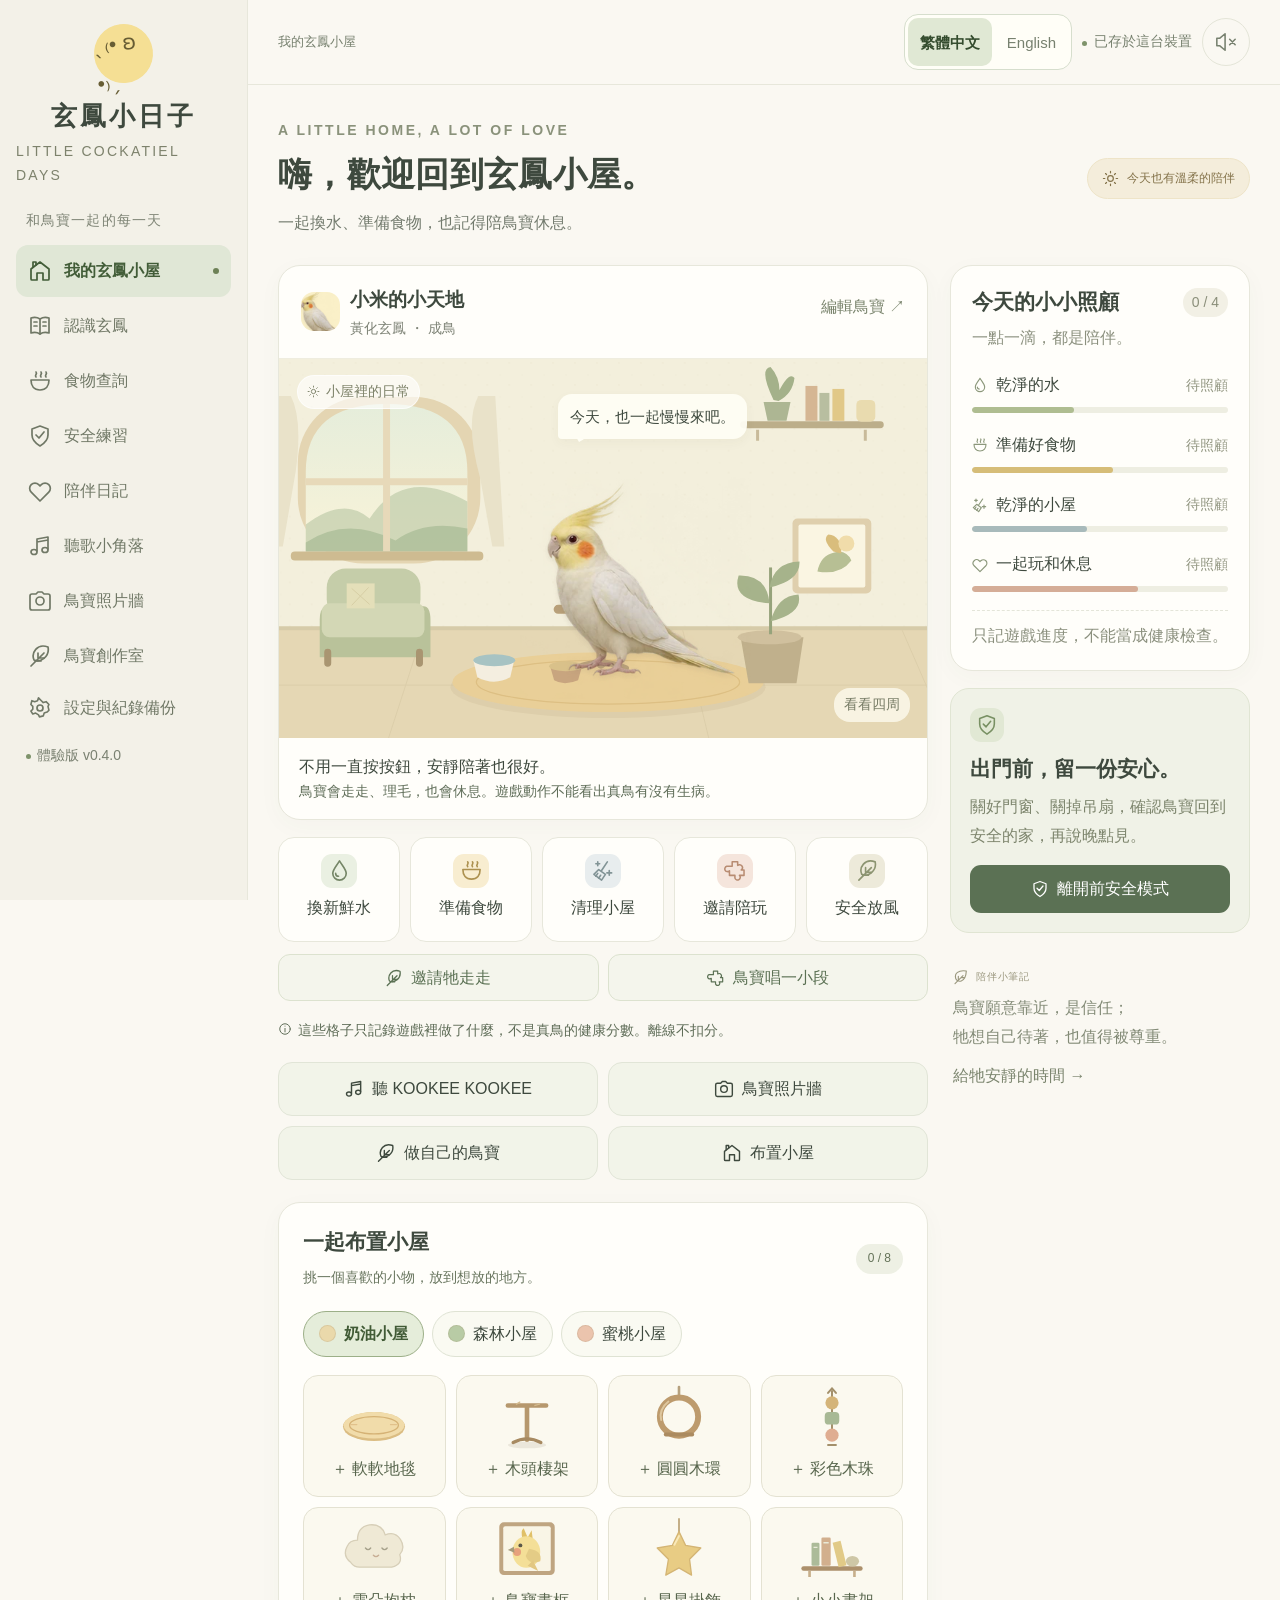
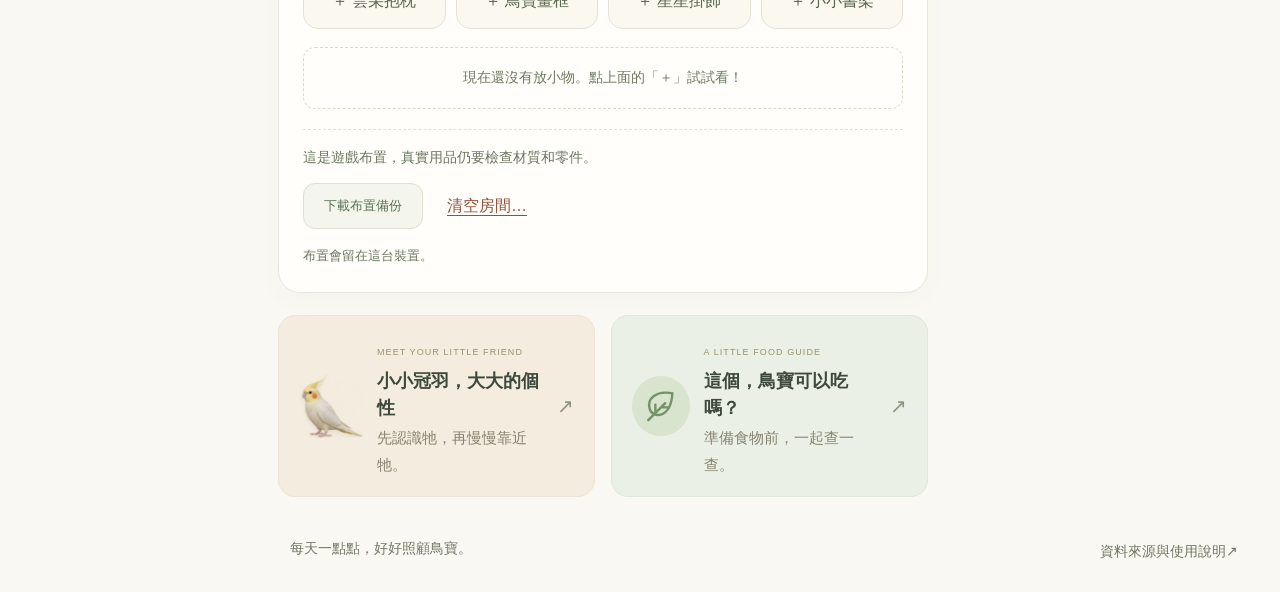
==== commit 7a5ac2b6: "Add bilingual interface, readable text sizes, and README quick start" ====
--- a/index.html
+++ b/index.html
@@ -41,6 +41,10 @@
   <link rel="stylesheet" href="decor.css">
   <script src="core.js" defer></script>
   <script src="content.js" defer></script>
+  <script src="content-en.js" defer></script>
+  <script src="i18n.js" defer></script>
+  <script src="i18n-app-en.js" defer></script>
+  <script src="i18n-components-en.js" defer></script>
   <script src="art.js" defer></script>
   <script src="motion.js" defer></script>
   <script src="music.js" defer></script>
@@ -51,6 +55,7 @@
   <link rel="stylesheet" href="creator.css">
   <script src="guides.js" defer></script>
   <script src="creator.js" defer></script>
+  <link rel="stylesheet" href="readability.css">
   <script src="app.js" defer></script>
 </head>
 <body>
@@ -61,10 +66,10 @@
     <nav id="nav"></nav>
     <div class="sidebar-note"><span data-icon="feather"></span><p>一起玩，<br>也一起休息。</p><span>慢慢來，我們一起學。</span></div>
     <button class="nav-item settings-trigger" data-action="settings"><span data-icon="settings"></span><span>設定與紀錄備份</span></button>
-    <span class="local-label"><i></i> 體驗版 v0.3.1</span>
+    <span class="local-label"><i></i> 體驗版 v0.4.0</span>
   </aside>
   <div class="app-shell">
-    <header class="topbar"><span id="breadcrumb">我的玄鳳小屋</span><div class="top-tools"><span class="save-status" id="save-status" role="status">紀錄留在這台裝置</span><button class="icon-button" id="sound-toggle" data-action="sound" aria-label="開啟互動音效" aria-pressed="false"></button><button class="icon-button mobile-settings" data-action="settings" aria-label="設定與紀錄備份"><span data-icon="settings"></span></button></div></header>
+    <header class="topbar"><span id="breadcrumb">我的玄鳳小屋</span><div class="top-tools"><div class="language-switch" role="group" aria-label="Language / 語言" data-i18n-ignore><button type="button" data-language="zh-Hant-TW" lang="zh-Hant-TW" aria-pressed="true">繁體中文</button><button type="button" data-language="en" lang="en" aria-pressed="false">English</button></div><span class="save-status" id="save-status" role="status">紀錄留在這台裝置</span><button class="icon-button" id="sound-toggle" data-action="sound" aria-label="開啟互動音效" aria-pressed="false"></button><button class="icon-button mobile-settings" data-action="settings" aria-label="設定與紀錄備份"><span data-icon="settings"></span></button></div></header>
     <main id="main" tabindex="-1"></main>
     <footer class="footer"><span>每天一點點，好好照顧鳥寶。</span><a href="#sources">資料來源與使用說明 <span aria-hidden="true">↗</span></a></footer>
   </div>
--- a/readability.css
+++ b/readability.css
@@ -0,0 +1,34 @@
+/* Local system fonts only. No font files or network requests. */
+@font-face{font-family:"Cottage Latin";src:local("Inter Regular"),local("Segoe UI"),local("Arial");font-style:normal;font-weight:400;font-display:swap}
+@font-face{font-family:"Cottage Latin";src:local("Inter Bold"),local("Segoe UI Bold"),local("Arial Bold");font-style:normal;font-weight:700;font-display:swap}
+:root{--text-scale:1;--font-ui:"Cottage TC","Noto Sans TC","Microsoft JhengHei",sans-serif}
+html[lang=en]{--font-ui:"Cottage Latin",system-ui,"Segoe UI",Arial,"Cottage TC",sans-serif}
+html[data-text-size=large]{--text-scale:1.12}html[data-text-size=extra]{--text-scale:1.25}
+body{font-family:var(--font-ui);font-size:calc(18px * var(--text-scale));line-height:1.8}
+.subtle,.microcopy,.simulation-label,.source-links,.source-card p,.room-caption p,.creator-hint,.gallery-privacy{color:#606e59}
+button,input,select,textarea{font-family:var(--font-ui)}button,input,select,textarea,summary{font-size:calc(16px * var(--text-scale))}
+button,a,summary,input,select,textarea{scroll-margin-block:130px}button,summary{touch-action:manipulation}
+button,a.btn,.filter,.text-button,.creator-text-button,.creator-text-link{min-height:48px}.icon-button,.dialog-top .icon-button{min-width:48px;min-height:48px}
+input,select,textarea{max-width:100%}.field input,.field select,.field textarea,.creator-prompt{font:inherit;min-height:48px}textarea{line-height:1.7}
+h1{font-size:calc(34px * var(--text-scale));line-height:1.45;overflow-wrap:anywhere;letter-spacing:.01em}h2{font-size:calc(23px * var(--text-scale))}h3{font-size:calc(20px * var(--text-scale))}
+p,li,.section-intro,.info-card p,.info-card li,.food-result p,.dialog-body p,.notice,.privacy-box,.modal-list,.vet-choices .btn,.creator-step p,.gallery-intro{font-size:calc(17px * var(--text-scale));line-height:1.85}
+.page-heading p,.basic p,.safety-card p,.hazard p,.hazard .hazard-check,.little-tip,.journal-top p,.log-row,.music-card p,.music-tips,.music-note,.creator-hint,.creator-help,.creator-check-result,.gallery-empty p,.decor-note{font-size:calc(16px * var(--text-scale));line-height:1.8}
+small,.eyebrow,.tag,.brand-en,.nav-caption,.local-label,.microcopy,.simulation-label,.source-links,.source-links span,.source-card p,.source-card a,.result-count,.room-caption p,.room-title p,.scene-mood,.scene-tag,.footer,.log-row time,.creator-hint,.gallery-privacy,.gallery-limits{font-size:calc(14px * var(--text-scale));line-height:1.7}
+.btn,.text-button,.filter,.care-action,.room-help .btn,.quick-nav a,.animation-downloads a,.music-links a,.toggle-row,.field,.settings-buttons .btn,.checklist li{font-size:calc(16px * var(--text-scale));line-height:1.6}
+.card-heading h2,.safety-card h2,.section-title h2,.cg-overview-heading h2,.cg-care-heading h2,.color-card h2,.music-card h2,.creator-step h2{font-size:calc(21px * var(--text-scale))}
+.room-title{min-width:0}.room-title>div{min-width:0}.room-title strong,.journal-top h2{font-size:calc(19px * var(--text-scale));overflow-wrap:anywhere}.room-header{gap:12px;align-items:flex-start}.room-header .text-button{flex:none}.room-caption strong{font-size:calc(16px * var(--text-scale));line-height:1.7}
+.scene-tag{max-width:45%;white-space:normal;z-index:4}.speech{font-size:calc(15px * var(--text-scale));max-width:53%;left:43%;padding:9px 12px}.scene-mood{max-width:50%;white-space:normal}.room-caption{align-items:flex-start}.room-caption .dots{display:none}
+.care-actions{gap:10px}.care-action{padding:16px 8px;min-width:0;min-height:105px}.quick-nav a{padding:12px;overflow-wrap:anywhere}.room-help .btn{flex:1;white-space:normal}
+.meter-label{font-size:calc(16px * var(--text-scale));flex-wrap:wrap}.meter-label span:last-child,.count-badge{font-size:calc(14px * var(--text-scale))}.daily-card>p{font-size:calc(16px * var(--text-scale))}
+.discovery h3{font-size:calc(18px * var(--text-scale))}.discovery p{font-size:calc(15px * var(--text-scale))}.hazard h3{font-size:calc(19px * var(--text-scale))}.source-card h3{font-size:calc(18px * var(--text-scale))}.source-card a{overflow-wrap:anywhere}
+.topbar{height:auto;min-height:84px;flex-wrap:wrap;padding-block:14px}.top-tools{flex-wrap:wrap;gap:10px}.save-status{font-size:calc(14px * var(--text-scale))}.language-switch{display:inline-flex;gap:3px;padding:3px;border:1px solid #d6decd;border-radius:14px;background:#fffef7;flex:none}.language-switch button{min-height:48px;padding:7px 12px;border:0;border-radius:10px;background:transparent;font-size:calc(15px * var(--text-scale))}.language-switch button[aria-pressed=true]{background:#e0e8d4;color:#344c2e;font-weight:700}.nav-short{display:none}
+.text-size-options{display:flex;gap:8px;flex-wrap:wrap}.text-size-options button{border:1px solid var(--line);background:#f5f7ed;border-radius:10px;padding:8px 12px}.text-size-options button[aria-pressed=true]{background:#dfe8d2;border-color:#8da17a}.language-hint{font-size:calc(14px * var(--text-scale));color:#627257}
+.dialog-top h2{font-size:calc(23px * var(--text-scale))}.toggle-row small,.privacy-box,.settings-buttons .btn{font-size:calc(15px * var(--text-scale))}.toggle-row input{min-width:24px;min-height:24px}.toast{font-size:calc(16px * var(--text-scale));line-height:1.7}.outcome-banner{font-size:calc(17px * var(--text-scale))}.outcome-banner strong{font-size:calc(20px * var(--text-scale))}.outcome-banner p,.stage-step p{font-size:calc(16px * var(--text-scale))}.stage-step strong{font-size:calc(18px * var(--text-scale))}
+.cg-overview-item strong{font-size:calc(17px * var(--text-scale))}.cg-overview-item figcaption span,.cg-important,.cg-care-heading p,.cg-care-detail-body,.cg-care-visible,.cg-food-status,.cg-urgent-action{font-size:calc(16px * var(--text-scale));line-height:1.8}.cg-care-details summary{font-size:calc(17px * var(--text-scale));min-height:54px}.cg-care-detail-body .source-links{font-size:calc(14px * var(--text-scale))}.cg-food-visual{flex-wrap:wrap}
+.creator-step-title h2{overflow-wrap:anywhere}.creator-page input,.creator-page select,.creator-page textarea{font-size:calc(17px * var(--text-scale))}.creator-preview-buttons .btn,.creator-prompt-actions .btn,.creator-import-actions .btn{white-space:normal}.creator-atlas-grid figcaption{font-size:calc(14px * var(--text-scale))}.creator-approval label,.creator-privacy,.creator-check-result{font-size:calc(16px * var(--text-scale))}
+.decor-panel button,.decor-panel select,.decor-panel label,.decor-control-label{font-size:calc(16px * var(--text-scale))}.decor-panel .decor-note,.decor-panel small{font-size:calc(14px * var(--text-scale))}.gallery-page .btn,.gallery-page input,.gallery-page select{font-size:calc(16px * var(--text-scale))}
+@media(min-width:1001px){.sidebar{width:248px;overflow-y:auto;padding:24px 16px}.app-shell{margin-left:248px}.sidebar .nav-item{font-size:calc(16px * var(--text-scale));min-height:52px;padding:9px 12px}.sidebar-note{display:none}.sidebar nav{gap:3px}.nav-caption{margin:22px 10px 12px}.brand strong{font-size:26px}.nav-item svg{width:24px;height:24px;flex:none}.topbar{padding-inline:30px}main{padding-inline:30px}.home-layout{grid-template-columns:minmax(0,1fr) 300px}.room-scene{height:380px}}
+@media(max-width:1200px) and (min-width:761px){.home-layout{grid-template-columns:1fr}.right-column{grid-template-columns:1fr 1fr}.little-tip{grid-column:1/-1}.safety-layout{grid-template-columns:1fr}.departure-card{position:static}.topbar{padding-inline:24px}}
+@media(max-width:760px){.right-column{grid-template-columns:1fr}.cg-overview-grid{grid-template-columns:repeat(2,minmax(0,1fr))}.cg-overview-item{padding:12px}.cg-overview-item .cg-illustration{height:100px}.room-scene{height:350px}.care-actions{grid-template-columns:repeat(3,minmax(0,1fr))}.home-layout,.safety-layout,.content-grid{min-width:0}.music-links .btn{width:100%}.log-row{flex-direction:column;gap:5px}.section-title{flex-wrap:wrap;gap:7px}.cg-care-picture{min-height:155px}}
+@media(max-width:540px){.topbar{padding:10px 16px;min-height:92px}.topbar #breadcrumb{display:none}.top-tools{width:100%;justify-content:space-between;gap:8px}.save-status{order:5;flex-basis:100%;text-align:right;line-height:1.5}.save-status:before{margin-right:7px}.language-switch{margin-right:auto}.language-switch button{font-size:calc(14px * var(--text-scale));padding:6px 9px}.top-tools .icon-button{width:48px;height:48px;min-width:48px;min-height:48px}.app-shell{padding-bottom:110px}main{padding:22px 16px 12px}.sidebar{min-height:88px;height:auto;padding:6px 6px max(7px,env(safe-area-inset-bottom))}.sidebar nav{gap:2px;grid-template-columns:repeat(5,minmax(0,1fr))}.sidebar .nav-item{padding:5px 2px;gap:5px;min-height:72px}.nav-item>span:last-child{font-size:calc(14px * var(--text-scale));line-height:1.3;overflow-wrap:anywhere}.nav-full{display:none}.nav-short{display:inline}.sidebar .nav-item svg{width:23px;height:23px}.sidebar .nav-item:nth-child(n+6){display:none}h1{font-size:calc(28px * var(--text-scale))}.page-heading p{font-size:calc(16px * var(--text-scale))}.page-heading{margin-bottom:22px}.room-header{padding:15px 13px}.room-title p{font-size:calc(14px * var(--text-scale))}.room-title strong{font-size:calc(18px * var(--text-scale))}.room-header .text-button{font-size:calc(14px * var(--text-scale));max-width:90px}.room-scene{height:330px}.speech{font-size:calc(14px * var(--text-scale));top:58px;left:40%;max-width:57%}.scene-tag,.scene-mood{font-size:calc(13px * var(--text-scale))}.scene-tag{padding:6px 8px;max-width:65%}.room-caption{padding:15px}.room-caption strong{font-size:calc(16px * var(--text-scale))}.room-caption p{font-size:calc(14px * var(--text-scale))}.care-actions{grid-template-columns:repeat(2,minmax(0,1fr));gap:9px}.care-action{font-size:calc(16px * var(--text-scale));min-height:96px;padding:13px 8px}.care-action:last-child{grid-column:1/-1;flex-direction:row;justify-content:center;min-height:62px}.care-action .action-icon{width:36px;height:36px}.quick-nav{grid-template-columns:repeat(2,minmax(0,1fr))}.quick-nav a{font-size:calc(15px * var(--text-scale));min-height:84px;padding:12px 6px}.discover-row{grid-template-columns:1fr}.discovery{padding:18px}.discovery h3{font-size:calc(19px * var(--text-scale))}.discovery p{font-size:calc(16px * var(--text-scale))}.daily-card,.safety-card{padding:22px 18px}.card-heading h2,.safety-card h2{font-size:calc(21px * var(--text-scale))}.safety-card .btn{font-size:calc(16px * var(--text-scale))}.meter-label{font-size:calc(16px * var(--text-scale))}.meter-label span:last-child{font-size:calc(14px * var(--text-scale))}.content-grid.color-grid{grid-template-columns:1fr}.color-card{grid-template-columns:100px minmax(0,1fr)}.color-card .info-card{padding:16px}.color-card h2{font-size:calc(21px * var(--text-scale))}.color-card p{font-size:calc(16px * var(--text-scale))}.color-bird .real-bird{width:110px;height:140px}.hazard-grid{grid-template-columns:1fr}.hazard{display:flex;padding:18px;gap:12px}.hazard h3{font-size:calc(19px * var(--text-scale))}.hazard p,.hazard .hazard-check{font-size:calc(16px * var(--text-scale))}.stage-path{grid-template-columns:1fr}.dialog-body p{font-size:calc(17px * var(--text-scale))}dialog{padding:22px;width:calc(100% - 24px)}.settings-buttons{grid-template-columns:1fr}.footer{font-size:calc(14px * var(--text-scale))}.toast{bottom:110px;font-size:calc(16px * var(--text-scale))}.cg-overview{padding:15px}.cg-overview-item strong{font-size:calc(16px * var(--text-scale))}.cg-overview-item figcaption span{font-size:calc(15px * var(--text-scale))}.cg-overview-item .cg-illustration{height:85px}.cg-important{font-size:calc(16px * var(--text-scale))}.creator-reference-layout{grid-template-columns:1fr}.creator-preview-buttons{display:grid;grid-template-columns:1fr}.creator-preview-buttons .btn{width:100%}.music-cover strong{font-size:26px}.music-cover .real-bird{width:110px;height:130px}.music-card .info-card{padding:20px}.music-card p{font-size:calc(16px * var(--text-scale))}}
+@media(max-width:360px){.language-switch button{padding-inline:7px}.top-tools{gap:5px}.cg-overview-grid{grid-template-columns:1fr}.cg-overview-item{display:grid;grid-template-columns:85px minmax(0,1fr);align-items:center;gap:10px}.cg-overview-item figcaption{margin:0}.cg-overview-item .cg-illustration{height:85px}.room-title strong{font-size:calc(17px * var(--text-scale))}.room-header{flex-wrap:wrap}.room-header .text-button{max-width:none;margin-left:auto}.scene-tag{max-width:90%}.speech{max-width:63%;left:34%;top:65px}}
